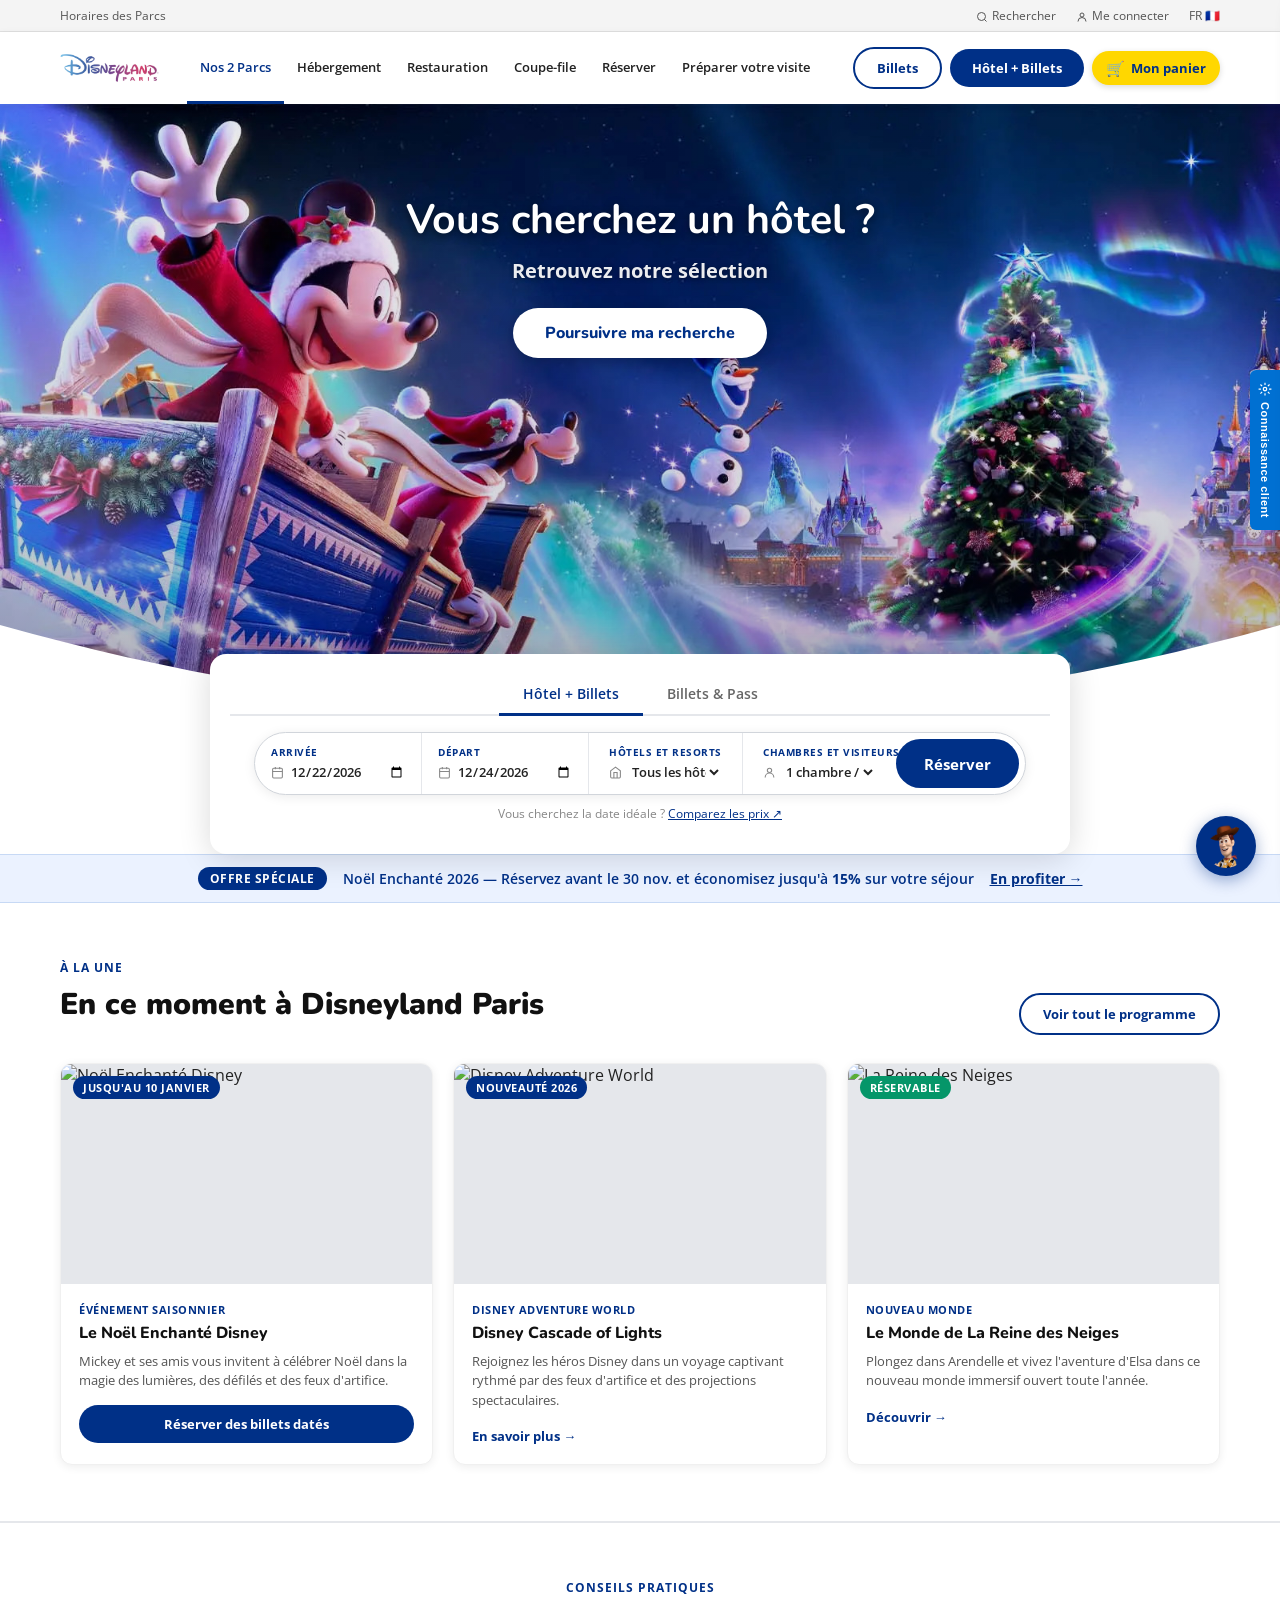
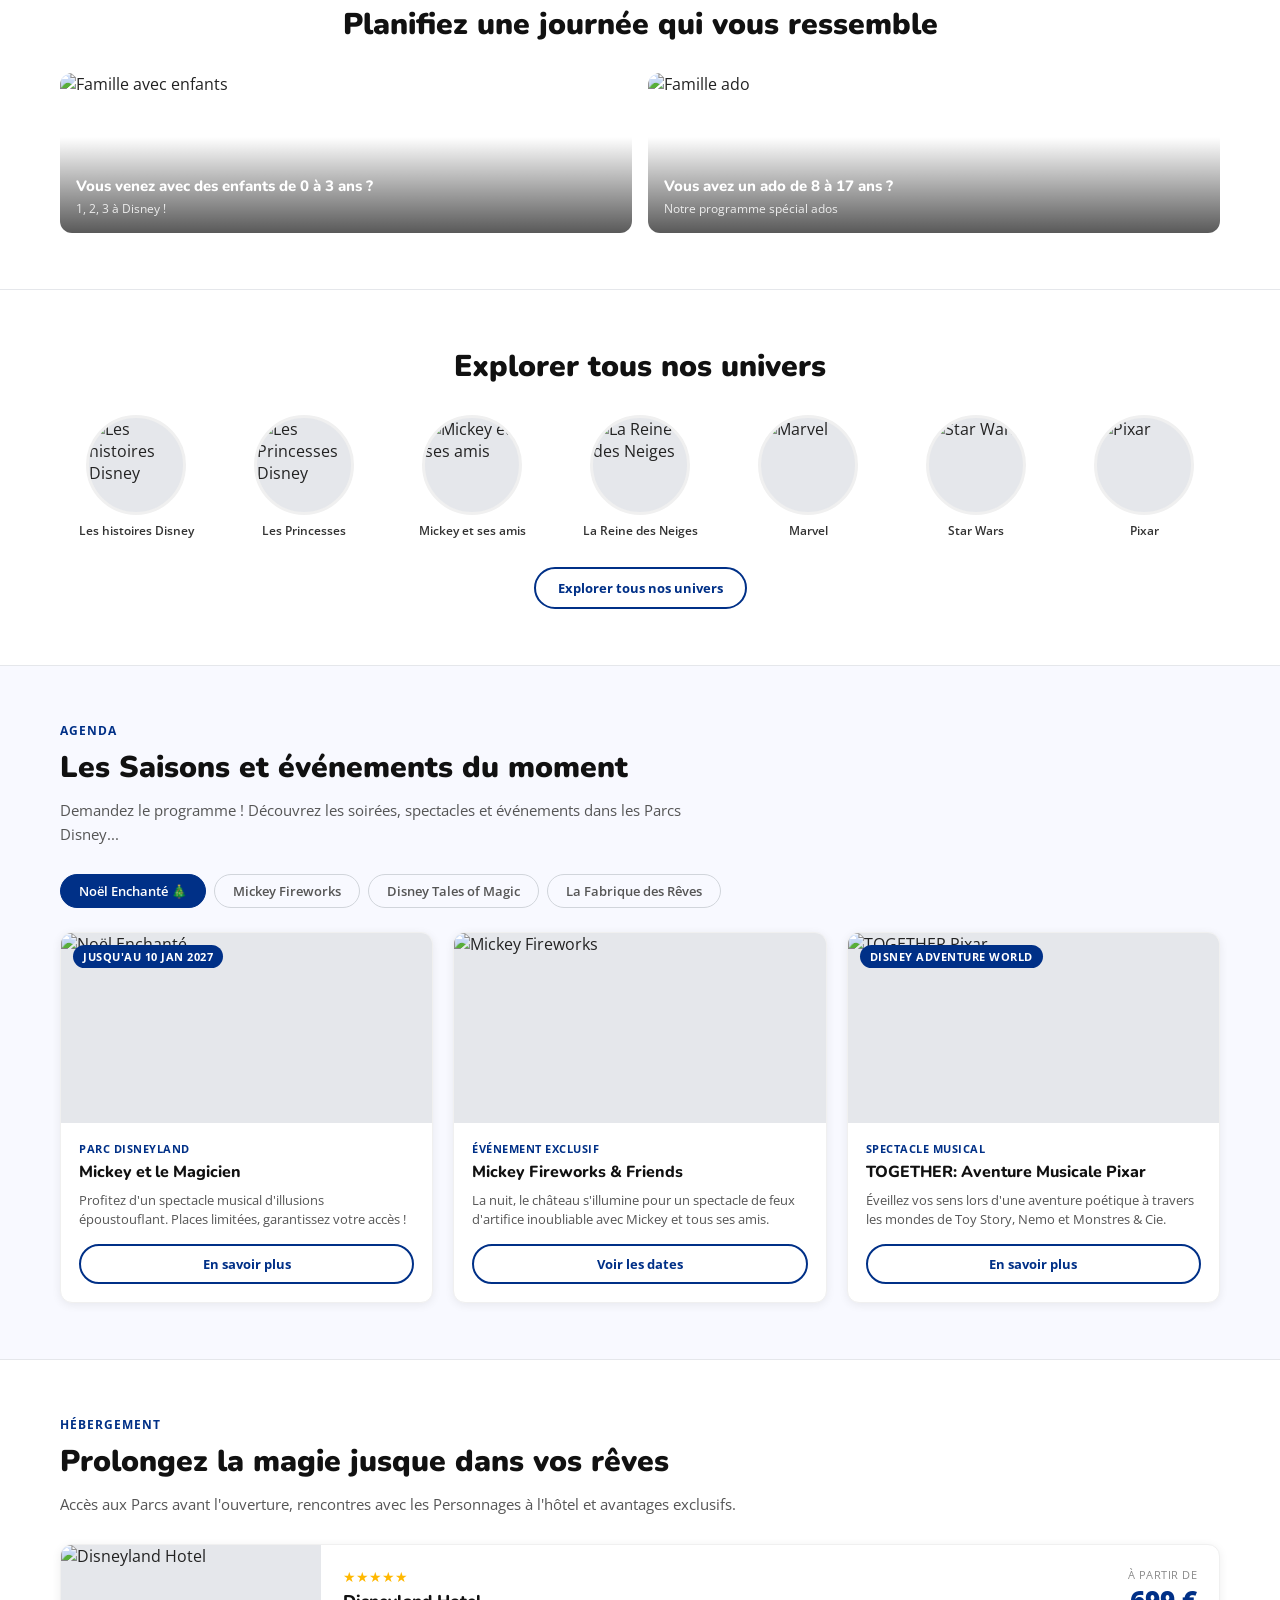
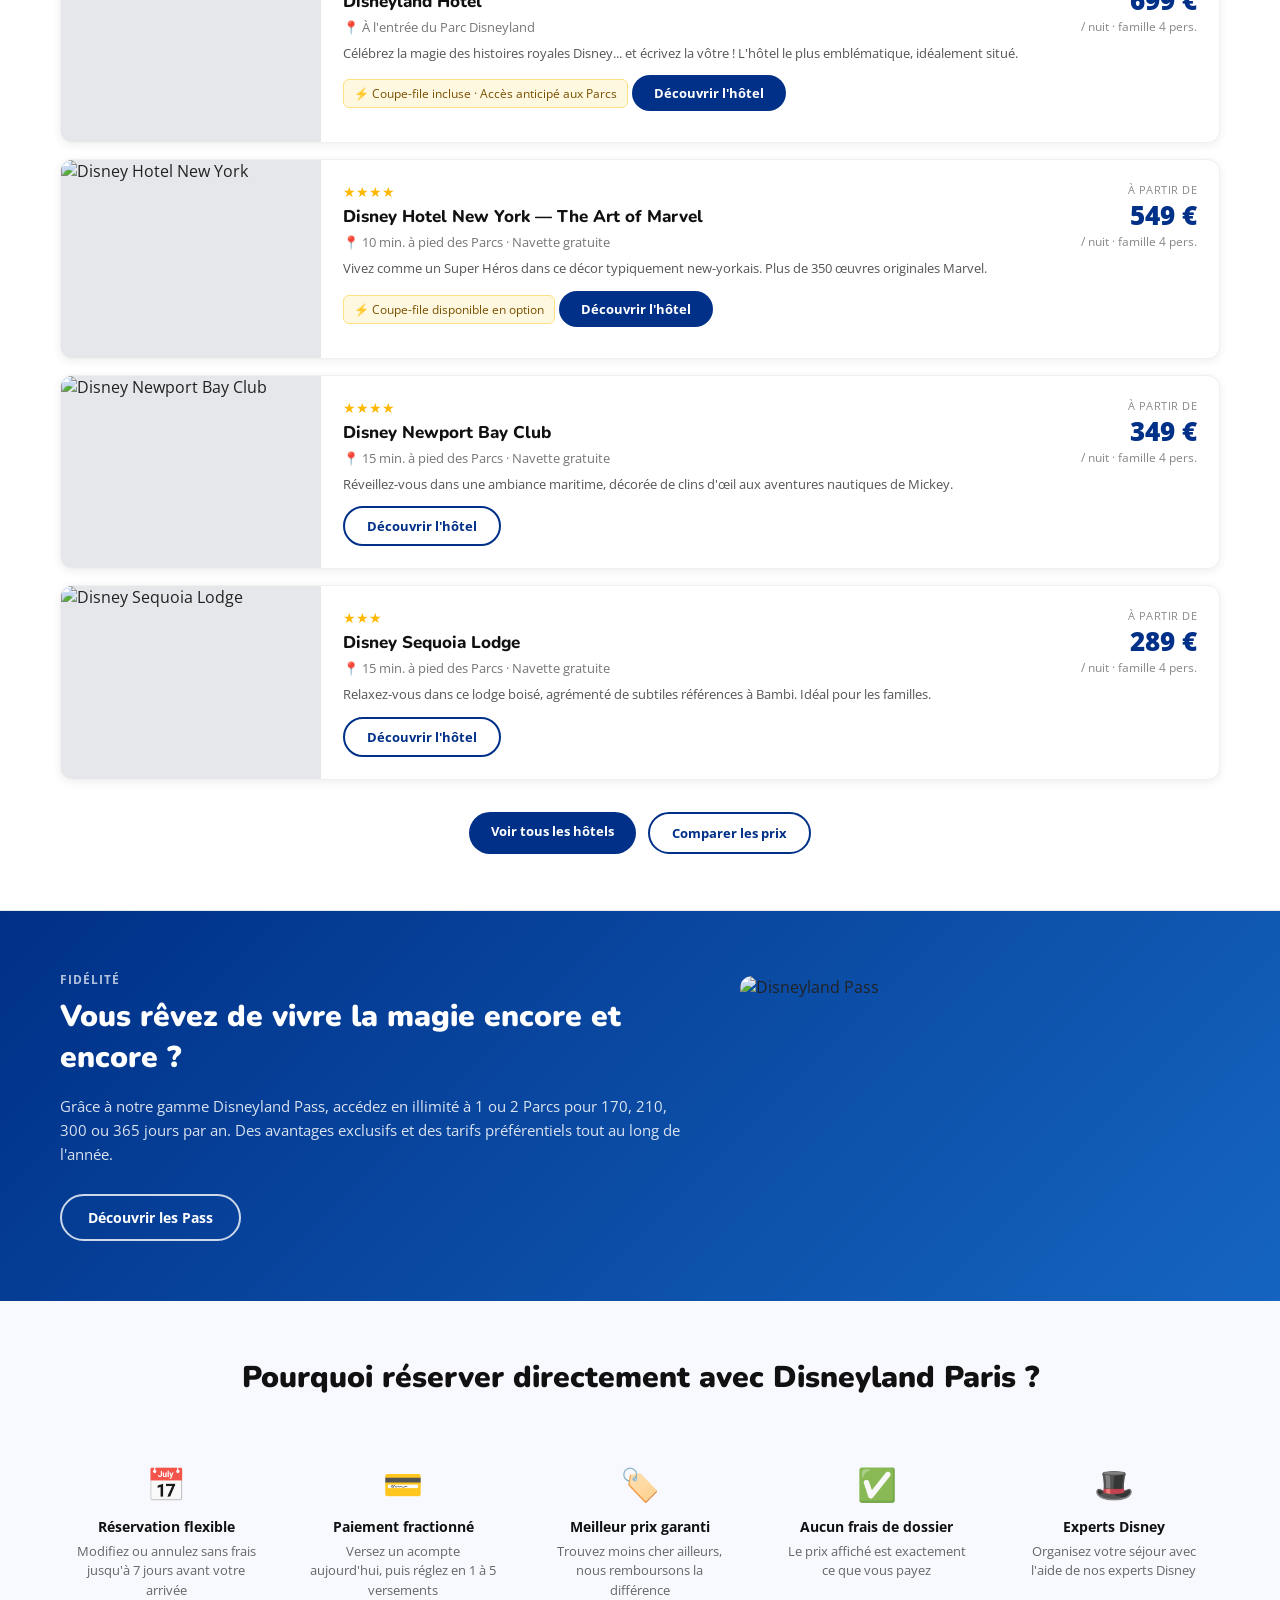
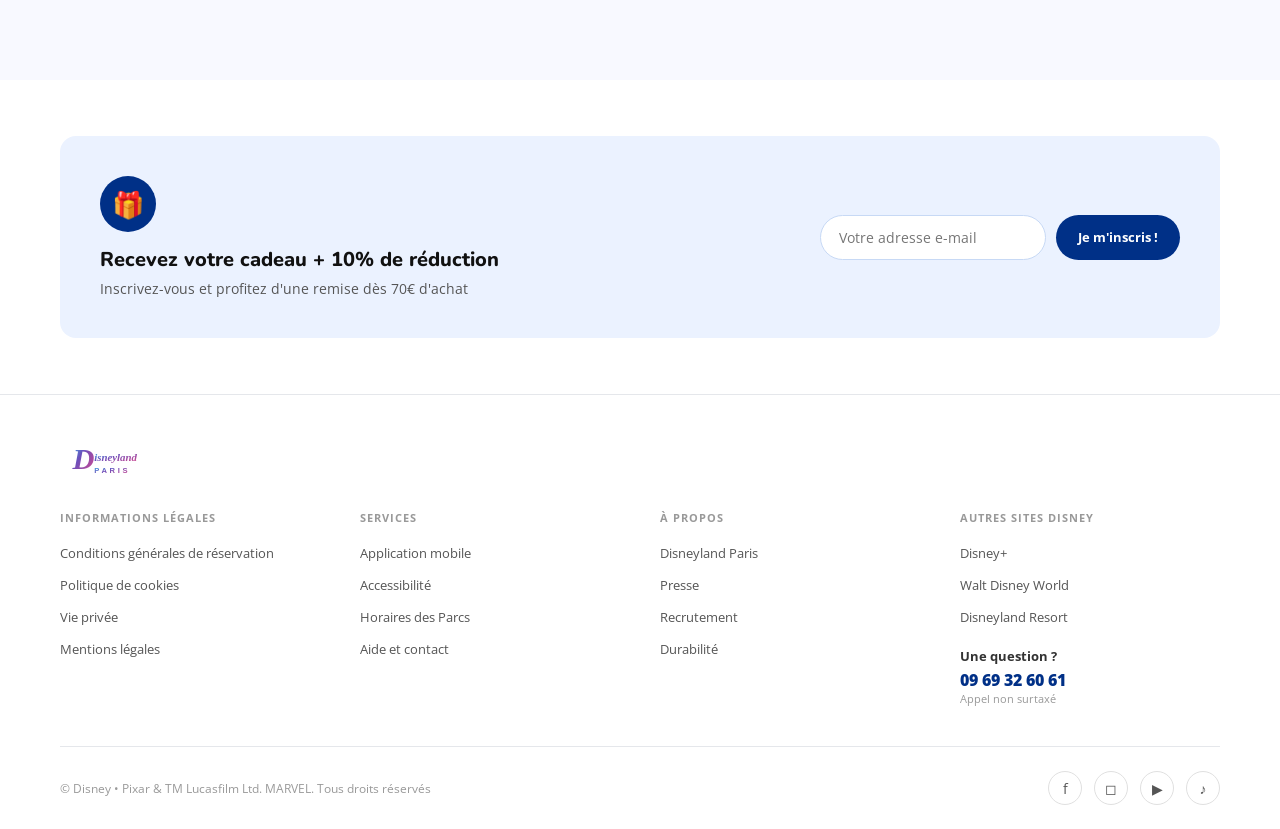
==== index.html @ d1ece009 "Initial commit - Disney SIC demo" ====
<!DOCTYPE html>
<html lang="fr">
<head>
  <meta charset="UTF-8">
  <meta name="viewport" content="width=device-width, initial-scale=1.0">
  <title>Disneyland Paris — Magie pour toute la famille</title>
  <link rel="stylesheet" href="styles.css">
  <link rel="preconnect" href="https://fonts.googleapis.com">
  <link rel="preconnect" href="https://fonts.gstatic.com" crossorigin>
  <link href="https://fonts.googleapis.com/css2?family=Nunito:wght@400;600;700;800;900&family=Open+Sans:wght@400;600;700&display=swap" rel="stylesheet">
  <style>
    /* ── RESET & BASE ── */
    *, *::before, *::after { box-sizing: border-box; margin: 0; padding: 0; }
    body { font-family: 'Open Sans', Arial, sans-serif; color: #222; background: #fff; }
    img { display: block; }
    a { text-decoration: none; color: inherit; }

    /* ── CONTAINER ── */
    .container { max-width: 1200px; margin: 0 auto; padding: 0 20px; }

    /* ── UTILITY BAR ── */
    .util-bar { background: #f4f4f4; border-bottom: 1px solid #e0e0e0; padding: 7px 0; font-size: 12px; color: #555; }
    .util-bar__inner { display: flex; justify-content: space-between; align-items: center; }
    .util-bar a { color: #555; transition: color .2s; }
    .util-bar a:hover { color: #003087; }
    .util-bar__right { display: flex; gap: 20px; align-items: center; }

    /* ── HEADER ── */
    .site-header { background: #fff; box-shadow: 0 2px 8px rgba(0,0,0,0.07); position: sticky; top: 0; z-index: 200; }
    .header-inner { display: flex; align-items: center; height: 72px; gap: 0; }

    /* Logo gradient officiel */
    .header-logo { flex-shrink: 0; margin-right: 28px; display: flex; align-items: center; }
    .header-logo img { height: 52px; width: auto; }

    .header-nav { display: flex; align-items: center; gap: 0; flex: 1; }
    .header-nav a { font-size: 13px; font-weight: 600; color: #222; padding: 0 13px; height: 72px; display: flex; align-items: center; border-bottom: 3px solid transparent; transition: all .2s; white-space: nowrap; }
    .header-nav a:hover { color: #003087; border-bottom-color: #003087; }
    .header-nav a.active { color: #003087; border-bottom-color: #003087; }
    .header-ctas { display: flex; gap: 8px; align-items: center; margin-left: auto; flex-shrink: 0; }

    /* BUTTONS — bleus arrondis style officiel */
    .btn-blue { background: #003087; color: #fff; border: none; border-radius: 24px; padding: 10px 22px; font-size: 13px; font-weight: 700; cursor: pointer; white-space: nowrap; transition: background .2s; display: inline-block; font-family: inherit; }
    .btn-blue:hover { background: #00247a; }
    .btn-blue-lg { background: #003087; color: #fff; border: none; border-radius: 24px; padding: 14px 30px; font-size: 15px; font-weight: 700; cursor: pointer; display: inline-block; transition: background .2s; font-family: inherit; }
    .btn-blue-lg:hover { background: #00247a; }
    .btn-blue-outline { background: transparent; color: #003087; border: 2px solid #003087; border-radius: 24px; padding: 10px 22px; font-size: 13px; font-weight: 700; cursor: pointer; white-space: nowrap; transition: all .2s; display: inline-block; font-family: inherit; }
    .btn-blue-outline:hover { background: #003087; color: #fff; }
    .btn-white-outline { background: transparent; color: #fff; border: 2px solid #fff; border-radius: 24px; padding: 12px 26px; font-size: 14px; font-weight: 700; cursor: pointer; transition: all .2s; display: inline-block; font-family: inherit; }
    .btn-white-outline:hover { background: rgba(255,255,255,0.15); }
    /* Garder compatibilité avec btn-primary dans le JS/autres pages */
    .btn-primary { background: #003087; color: #fff; border: none; border-radius: 24px; padding: 10px 22px; font-size: 13px; font-weight: 700; cursor: pointer; white-space: nowrap; transition: background .2s; display: inline-block; font-family: inherit; }
    .btn-primary:hover { background: #00247a; }
    .btn-primary-lg { background: #003087; color: #fff; border: none; border-radius: 24px; padding: 14px 30px; font-size: 15px; font-weight: 700; cursor: pointer; display: inline-block; transition: background .2s; font-family: inherit; }
    .btn-primary-lg:hover { background: #00247a; }

    /* ── HERO ── */
    .hero { position: relative; background: #fff; overflow: visible; display: block !important; width: 100%; min-height: 0 !important; }
    .hero__bg { position: relative; overflow: hidden; }
    .hero__bg img { width: 100%; height: 640px; object-fit: cover; object-position: center 25%; display: block; }
    /* Overlay léger pour assombrir légèrement sans masquer l'image */
    .hero__overlay { position: absolute; inset: 0; background: linear-gradient(to bottom, rgba(0,10,40,0.08) 0%, rgba(0,10,40,0.15) 60%, rgba(0,10,40,0.38) 100%); }
    /* Vague blanche en bas du hero — SVG clip similaire au site officiel */
    .hero__wave {
      position: absolute;
      bottom: -1px;
      left: 0;
      right: 0;
      width: 100%;
      overflow: hidden;
      line-height: 0;
    }
    .hero__wave svg { display: block; width: 100%; height: 140px; }
    /* Contenu hero : positionné en haut à gauche, petit bloc discret */
    .hero__content {
      position: absolute;
      top: 32px;
      left: 0;
      right: 0;
      z-index: 2;
    }
    .hero__text-block {
      padding: 0 40px;
      max-width: 700px;
      margin: 0 auto;
      text-align: center;
    }
    .hero__perso-tag { display: inline-flex; align-items: center; gap: 6px; background: rgba(255,215,0,0.2); border: 1px solid rgba(255,215,0,0.6); color: #FFD700; font-size: 11px; font-weight: 700; padding: 4px 12px; border-radius: 20px; margin-bottom: 10px; letter-spacing: 0.5px; text-transform: uppercase; }
    .hero__title { font-family: 'Nunito', sans-serif; font-size: clamp(28px, 3.2vw, 48px); font-weight: 700; color: #fff; line-height: 1.15; margin-bottom: 14px; text-shadow: 0 2px 8px rgba(0,0,0,0.55); }
    .hero__subtitle { font-size: 20px; font-weight: 700; color: rgba(255,255,255,0.92); margin-bottom: 24px; text-shadow: 0 1px 4px rgba(0,0,0,0.4); }
    .hero__btns { display: flex; gap: 10px; flex-wrap: wrap; justify-content: center; }
    .btn-hero { display: inline-block; background: #fff; color: #003087; font-family: 'Nunito', sans-serif; font-size: 16px; font-weight: 800; padding: 14px 32px; border-radius: 30px; text-decoration: none; box-shadow: 0 4px 16px rgba(0,0,0,0.25); transition: transform .15s, box-shadow .15s; }
    .btn-hero:hover { transform: translateY(-2px); box-shadow: 0 6px 20px rgba(0,0,0,0.3); }

    /* ── BOOKING SECTION — flottant sur le hero ── */
    .booking-section { background: transparent; padding: 0; position: relative; z-index: 10; margin-top: -90px; }
    .booking-wrap {
      max-width: 860px;
      margin: 0 auto;
      padding: 0 20px 32px;
      background: #fff;
      border-radius: 16px;
      box-shadow: 0 4px 32px rgba(0,0,0,0.15);
    }

    /* Onglets booking — centrés */
    .booking-tabs { display: flex; justify-content: center; border-bottom: 2px solid #e5e7eb; margin-bottom: 16px; padding-top: 20px; }
    .booking-tab { background: transparent; border: none; color: #666; font-size: 14px; font-weight: 600; padding: 10px 24px; cursor: pointer; border-bottom: 3px solid transparent; margin-bottom: -2px; font-family: inherit; transition: all .2s; display: flex; align-items: center; gap: 6px; }
    .booking-tab.active { color: #003087; border-bottom-color: #003087; }
    .booking-tab:hover:not(.active) { color: #003087; }

    /* Formulaire booking — 1 ligne compacte */
    .booking-form {
      display: flex;
      align-items: stretch;
      background: #fff;
      border: 1.5px solid #d1d5db;
      border-radius: 50px;
      overflow: hidden;
      padding: 0;
      gap: 0;
      box-shadow: 0 2px 12px rgba(0,0,0,0.08);
    }
    /* Champ "Sélectionnez vos dates" (groupe dates) */
    .booking-field-group {
      display: flex;
      flex: 1.4;
      border-right: 1.5px solid #e5e7eb;
      position: relative;
    }
    .booking-field {
      flex: 1;
      padding: 12px 16px;
      border-right: 1px solid #e5e7eb;
      display: flex;
      flex-direction: column;
      justify-content: center;
      min-width: 0;
    }
    .booking-field:last-child { border-right: none; }
    .booking-field--single {
      flex: 1;
      padding: 12px 20px;
      border-right: 1.5px solid #e5e7eb;
      display: flex;
      flex-direction: column;
      justify-content: center;
      min-width: 0;
    }
    .booking-field--last {
      flex: 1;
      padding: 12px 20px;
      display: flex;
      flex-direction: column;
      justify-content: center;
      min-width: 0;
    }
    .booking-label {
      display: block;
      font-size: 10px;
      font-weight: 700;
      color: #003087;
      text-transform: uppercase;
      letter-spacing: 0.5px;
      margin-bottom: 3px;
      white-space: nowrap;
    }
    .booking-input {
      display: flex;
      align-items: center;
      gap: 6px;
      color: #222;
      font-size: 13px;
      font-weight: 600;
    }
    .booking-input svg { color: #888; flex-shrink: 0; }
    .booking-submit {
      background: #003087;
      color: #fff;
      border: none;
      border-radius: 50px;
      padding: 14px 28px;
      font-size: 15px;
      font-weight: 700;
      cursor: pointer;
      margin: 6px 6px 6px 0;
      white-space: nowrap;
      transition: background .2s;
      font-family: inherit;
      flex-shrink: 0;
    }
    .booking-submit:hover { background: #00247a; }
    .booking-hint { color: #888; font-size: 12px; padding: 10px 4px 0; text-align: center; }
    .booking-hint a { color: #003087; text-decoration: underline; }
    .booking-form-wrap { padding: 0 24px; }

    /* ── PROMO BANNER ── */
    .promo-banner { background: #EBF2FF; border-top: 1px solid #c7d9f5; border-bottom: 1px solid #c7d9f5; padding: 12px 0; }
    .promo-banner__inner { display: flex; align-items: center; justify-content: center; gap: 16px; flex-wrap: wrap; }
    .promo-banner__badge { background: #003087; color: #fff; font-size: 12px; font-weight: 700; padding: 3px 12px; border-radius: 12px; text-transform: uppercase; letter-spacing: 0.5px; }
    .promo-banner__text { color: #003087; font-size: 14px; font-weight: 600; }
    .promo-banner__cta { color: #003087; font-size: 14px; font-weight: 700; text-decoration: underline; }

    /* ── SECTION TITLES ── */
    .section-pad { padding: 56px 0; }
    .section-pad--sm { padding: 40px 0; }
    .sec-eyebrow { font-size: 12px; font-weight: 700; color: #003087; text-transform: uppercase; letter-spacing: 1px; margin-bottom: 8px; }
    .sec-title { font-family: 'Nunito', sans-serif; font-size: clamp(20px, 2.5vw, 30px); font-weight: 900; color: #111; margin-bottom: 10px; }
    .sec-title--white { color: #fff; }
    .sec-body { font-size: 15px; color: #555; line-height: 1.6; max-width: 680px; }
    .sec-body--white { color: rgba(255,255,255,0.85); }
    .sec-header { margin-bottom: 28px; }
    .sec-header--between { display: flex; justify-content: space-between; align-items: flex-end; }

    /* Section divider léger */
    .sec-divider { border: none; border-top: 1px solid #e5e7eb; margin: 0; }

    /* ── CARDS ── */
    .cards-grid { display: grid; gap: 20px; }
    .cards-grid--3 { grid-template-columns: repeat(3, 1fr); }
    .cards-grid--2 { grid-template-columns: repeat(2, 1fr); }
    .cards-grid--4 { grid-template-columns: repeat(4, 1fr); }
    .card { background: #fff; border-radius: 12px; overflow: hidden; box-shadow: 0 2px 10px rgba(0,0,0,0.07); transition: transform .25s, box-shadow .25s; border: 1px solid #f0f0f0; }
    .card:hover { transform: translateY(-4px); box-shadow: 0 8px 28px rgba(0,0,0,0.12); }
    .card__img-wrap { position: relative; overflow: hidden; background: #e5e7eb; }
    .card__img-wrap--tall { height: 220px; }
    .card__img-wrap--mid { height: 190px; }
    .card__img-wrap--short { height: 150px; }
    .card__img { width: 100%; height: 100%; object-fit: cover; transition: transform .35s; }
    .card:hover .card__img { transform: scale(1.04); }
    .card__tag { position: absolute; top: 12px; left: 12px; background: #003087; color: #fff; font-size: 11px; font-weight: 700; padding: 4px 10px; border-radius: 12px; text-transform: uppercase; letter-spacing: 0.5px; }
    .card__tag--green { background: #059669; }
    .card__body { padding: 18px; }
    .card__cat { font-size: 11px; font-weight: 700; color: #003087; text-transform: uppercase; letter-spacing: 0.5px; margin-bottom: 6px; }
    .card__title { font-family: 'Nunito', sans-serif; font-size: 16px; font-weight: 800; color: #111; margin-bottom: 8px; line-height: 1.3; }
    .card__text { font-size: 13px; color: #555; line-height: 1.5; margin-bottom: 14px; }
    .card__upsell { background: #FFF8E1; border: 1px solid #FFE082; border-radius: 6px; padding: 7px 10px; font-size: 12px; color: #7a5000; display: flex; align-items: center; gap: 6px; margin-bottom: 14px; }
    .card__price { font-size: 20px; font-weight: 900; color: #003087; margin-bottom: 12px; }
    .card__price small { font-size: 12px; font-weight: 400; color: #777; }
    .card__link { color: #003087; font-size: 13px; font-weight: 700; display: inline-flex; align-items: center; gap: 4px; }
    .card__link:hover { text-decoration: underline; }

    /* ── HOTEL CARDS ── */
    .hotels-list { display: flex; flex-direction: column; gap: 16px; }
    .hotel-card { background: #fff; border-radius: 12px; overflow: hidden; box-shadow: 0 2px 10px rgba(0,0,0,0.07); display: flex; transition: box-shadow .25s; border: 1px solid #f0f0f0; }
    .hotel-card:hover { box-shadow: 0 6px 24px rgba(0,0,0,0.12); }
    .hotel-card__img { width: 260px; flex-shrink: 0; overflow: hidden; background: #e5e7eb; }
    .hotel-card__img img { width: 100%; height: 100%; object-fit: cover; transition: transform .35s; }
    .hotel-card:hover .hotel-card__img img { transform: scale(1.04); }
    .hotel-card__body { flex: 1; padding: 22px; display: flex; gap: 20px; align-items: flex-start; }
    .hotel-card__info { flex: 1; }
    .hotel-card__stars { color: #FFB800; font-size: 14px; margin-bottom: 4px; }
    .hotel-card__title { font-family: 'Nunito', sans-serif; font-size: 17px; font-weight: 800; color: #111; margin-bottom: 5px; }
    .hotel-card__location { font-size: 13px; color: #777; margin-bottom: 8px; }
    .hotel-card__text { font-size: 13px; color: #555; line-height: 1.5; margin-bottom: 12px; }
    .hotel-card__badge { display: inline-flex; align-items: center; gap: 6px; background: #FFF8E1; border: 1px solid #FFE082; border-radius: 6px; padding: 5px 10px; font-size: 12px; color: #7a5000; margin-bottom: 12px; }
    .hotel-card__pricing { text-align: right; flex-shrink: 0; min-width: 130px; }
    .hotel-card__from { font-size: 11px; color: #888; text-transform: uppercase; letter-spacing: 0.5px; }
    .hotel-card__price { font-size: 26px; font-weight: 900; color: #003087; }
    .hotel-card__per { font-size: 12px; color: #888; margin-bottom: 12px; }

    /* ── UNIVERS CIRCLES ── */
    .univers-grid { display: grid; grid-template-columns: repeat(7, 1fr); gap: 16px; }
    .univ-item { display: flex; flex-direction: column; align-items: center; gap: 8px; cursor: pointer; }
    .univ-item:hover .univ-circle { transform: scale(1.06); box-shadow: 0 4px 16px rgba(0,48,135,0.2); }
    .univ-circle { width: 100px; height: 100px; border-radius: 50%; overflow: hidden; background: #e5e7eb; transition: transform .25s, box-shadow .25s; border: 3px solid #f0f0f0; }
    .univ-circle img { width: 100%; height: 100%; object-fit: cover; }
    .univ-label { font-size: 12px; font-weight: 600; color: #333; text-align: center; line-height: 1.3; }

    /* ── SEASONS TABS ── */
    .seasons-tabs { display: flex; gap: 8px; margin-bottom: 24px; flex-wrap: wrap; }
    .season-tab { border: 1.5px solid #d1d5db; border-radius: 24px; padding: 7px 18px; font-size: 13px; font-weight: 600; color: #555; cursor: pointer; background: transparent; transition: all .2s; font-family: inherit; }
    .season-tab.active { background: #003087; color: #fff; border-color: #003087; }
    .season-tab:hover:not(.active) { border-color: #003087; color: #003087; }

    /* ── DISNEYLAND PASS BANNER ── */
    .pass-banner { background: linear-gradient(135deg, #003087 0%, #1565C0 100%); padding: 60px 0; }
    .pass-banner__inner { display: flex; align-items: center; gap: 48px; }
    .pass-banner__img { flex: 1; border-radius: 12px; overflow: hidden; max-width: 480px; }
    .pass-banner__img img { width: 100%; height: 260px; object-fit: cover; }

    /* ── REASSURANCE (fond blanc) ── */
    .reassurance-grid { display: grid; grid-template-columns: repeat(5, 1fr); gap: 24px; }
    .reassurance-item { text-align: center; padding: 24px 12px; }
    .reassurance-icon { font-size: 32px; margin-bottom: 12px; }
    .reassurance-title { font-size: 14px; font-weight: 700; color: #111; margin-bottom: 6px; }
    .reassurance-text { font-size: 13px; color: #666; line-height: 1.5; }

    /* ── PERSO SECTION ── */
    .section-perso { background: linear-gradient(135deg, #003087 0%, #1565C0 100%); }
    .perso-pill { display: inline-flex; align-items: center; gap: 6px; background: rgba(255,215,0,0.2); border: 1px solid rgba(255,215,0,0.5); color: #FFD700; font-size: 11px; font-weight: 700; padding: 4px 12px; border-radius: 20px; margin-bottom: 12px; text-transform: uppercase; letter-spacing: 0.5px; }

    /* ── NEWSLETTER ── */
    .newsletter-block { background: #EBF2FF; border-radius: 16px; padding: 40px; display: flex; align-items: center; justify-content: space-between; gap: 32px; }
    .newsletter-block__badge { display: inline-flex; align-items: center; justify-content: center; width: 56px; height: 56px; background: #003087; border-radius: 50%; font-size: 26px; margin-bottom: 14px; }
    .newsletter-block__title { font-family: 'Nunito', sans-serif; font-size: 20px; font-weight: 800; color: #111; margin-bottom: 6px; }
    .newsletter-block__text { font-size: 14px; color: #555; }
    .newsletter-block__form { display: flex; gap: 10px; min-width: 360px; }
    .newsletter-input { flex: 1; border: 1.5px solid #c7d9f5; border-radius: 24px; padding: 12px 18px; font-size: 14px; font-family: inherit; background: #fff; }
    .newsletter-input:focus { outline: none; border-color: #003087; }

    /* ── FOOTER (blanc) ── */
    .footer { background: #fff; border-top: 1px solid #e5e7eb; color: #555; padding: 48px 0 24px; }
    .footer-top { display: flex; gap: 40px; margin-bottom: 40px; }
    .footer-col { flex: 1; }
    .footer-col-title { font-size: 11px; font-weight: 700; color: #999; text-transform: uppercase; letter-spacing: 1px; margin-bottom: 16px; }
    .footer-links { list-style: none; display: flex; flex-direction: column; gap: 10px; }
    .footer-links a { font-size: 13px; color: #555; transition: color .2s; }
    .footer-links a:hover { color: #003087; }
    .footer-divider { border: none; border-top: 1px solid #e5e7eb; margin: 0 0 24px; }
    .footer-bottom { display: flex; justify-content: space-between; align-items: center; }
    .footer-copyright { font-size: 12px; color: #999; }
    .footer-social { display: flex; gap: 12px; }
    .footer-social a { width: 34px; height: 34px; border-radius: 50%; border: 1px solid #e0e0e0; display: flex; align-items: center; justify-content: center; color: #555; font-size: 14px; transition: all .2s; }
    .footer-social a:hover { background: #003087; color: #fff; border-color: #003087; }
    .footer-logo-bottom { margin-bottom: 24px; }
    .footer-logo-bottom img { height: 40px; width: auto; }

    /* ── DC PANEL ── */
    .dc-panel { position: fixed; top: 0; right: -340px; width: 320px; height: 100vh; background: #0f172a; color: #e2e8f0; z-index: 1000; overflow-y: auto; transition: right .35s cubic-bezier(.4,0,.2,1); box-shadow: -4px 0 20px rgba(0,0,0,0.3); }
    .dc-panel.open { right: 0; }
    .dc-panel__header { background: #1e293b; padding: 16px; display: flex; align-items: center; justify-content: space-between; border-bottom: 1px solid #334155; position: sticky; top: 0; z-index: 1; }
    .dc-panel__logo { display: flex; align-items: center; gap: 8px; }
    .dc-panel__logo-mark { width: 28px; height: 28px; background: linear-gradient(135deg, #0070D2, #1589EE); border-radius: 6px; display: flex; align-items: center; justify-content: center; color: #fff; font-size: 14px; font-weight: 900; }
    .dc-panel__logo-text { font-size: 13px; font-weight: 700; color: #94a3b8; }
    .dc-panel__logo-title { font-size: 11px; color: #64748b; }
    .dc-panel__close { background: none; border: none; color: #64748b; cursor: pointer; font-size: 18px; padding: 4px; }
    .dc-panel__close:hover { color: #e2e8f0; }
    .dc-body { padding: 16px; }
    .dc-status { display: flex; align-items: center; gap: 8px; background: #1e293b; border-radius: 6px; padding: 10px 14px; margin-bottom: 16px; }
    .dc-status__dot { width: 8px; height: 8px; border-radius: 50%; background: #64748b; flex-shrink: 0; }
    .dc-status__dot--live { background: #10b981; box-shadow: 0 0 6px #10b981; animation: pulse-dot 1.5s infinite; }
    .dc-status__label { font-size: 13px; font-weight: 600; color: #e2e8f0; }
    @keyframes pulse-dot { 0%,100% { opacity: 1; } 50% { opacity: .5; } }
    .dc-section { margin-bottom: 20px; }
    .dc-section-title { font-size: 10px; font-weight: 700; color: #64748b; text-transform: uppercase; letter-spacing: 1px; margin-bottom: 10px; }
    .dc-field { display: flex; justify-content: space-between; align-items: center; padding: 8px 0; border-bottom: 1px solid #1e293b; gap: 8px; }
    .dc-field:last-child { border-bottom: none; }
    .dc-field__key { font-size: 12px; color: #94a3b8; flex-shrink: 0; }
    .dc-field__val { font-size: 12px; font-weight: 600; color: #e2e8f0; text-align: right; }
    .dc-badge { display: inline-block; font-size: 11px; font-weight: 700; padding: 3px 8px; border-radius: 10px; }
    .dc-badge--blue { background: rgba(59,130,246,0.2); color: #93c5fd; }
    .dc-badge--green { background: rgba(16,185,129,0.2); color: #6ee7b7; }
    .dc-badge--orange { background: rgba(245,158,11,0.2); color: #fcd34d; }
    .dc-badge--grey { background: rgba(100,116,139,0.2); color: #94a3b8; }
    .dc-signal-list { display: flex; flex-direction: column; gap: 6px; }
    .dc-signal { font-size: 11px; padding: 6px 10px; background: #1e293b; border-radius: 4px; color: #94a3b8; border-left: 3px solid #3b82f6; }
    .dc-reconciliation { background: rgba(16,185,129,0.1); border: 1px solid rgba(16,185,129,0.3); border-radius: 6px; padding: 12px; margin-bottom: 16px; display: none; }
    .dc-reconciliation.visible { display: block; }
    .dc-reconciliation__title { font-size: 12px; font-weight: 700; color: #6ee7b7; margin-bottom: 8px; }
    .dc-reconciliation__arrow { display: flex; align-items: center; gap: 8px; font-size: 12px; color: #94a3b8; flex-wrap: wrap; }

    /* ── DC TOGGLE ── */
    .dc-toggle { position: fixed; top: 50%; right: 0; transform: translateY(-50%); background: #0070D2; color: #fff; border: none; border-radius: 6px 0 0 6px; padding: 12px 8px; cursor: pointer; z-index: 999; writing-mode: vertical-rl; font-size: 11px; font-weight: 700; letter-spacing: 0.5px; display: flex; align-items: center; gap: 6px; transition: background .2s; }
    .dc-toggle:hover { background: #005fb2; }

    /* ── CHAT WIDGET ── */
    .chat-widget { position: fixed; bottom: 24px; right: 24px; z-index: 998; }
    .chat-trigger { width: 60px; height: 60px; border-radius: 50%; background: #003087; border: none; cursor: pointer; display: flex; align-items: center; justify-content: center; font-size: 26px; box-shadow: 0 4px 16px rgba(0,48,135,0.4); transition: transform .2s, box-shadow .2s; position: relative; }
    .chat-trigger:hover { transform: scale(1.08); box-shadow: 0 6px 22px rgba(0,48,135,0.5); }
    .chat-badge { display: none; }
    .chat-bubble { position: absolute; bottom: 68px; right: 0; background: #fff; color: #003087; font-size: 12px; font-weight: 700; padding: 8px 12px; border-radius: 12px 12px 2px 12px; box-shadow: 0 4px 16px rgba(0,0,0,0.18); white-space: nowrap; pointer-events: none; border: 1.5px solid #e5e7eb; }
    .chat-bubble::after { content: ''; position: absolute; bottom: -8px; right: 14px; border: 6px solid transparent; border-top-color: #fff; filter: drop-shadow(0 2px 2px rgba(0,0,0,0.1)); }
    .chat-window { position: absolute; bottom: 72px; right: 0; width: 360px; background: #fff; border-radius: 16px; box-shadow: 0 8px 32px rgba(0,0,0,0.18); overflow: hidden; display: none; }
    .chat-window.open { display: flex; flex-direction: column; }
    .chat-header { background: #003087; padding: 14px 16px; display: flex; align-items: center; gap: 10px; }
    .chat-header__avatar { width: 36px; height: 36px; background: rgba(255,255,255,0.15); border-radius: 50%; display: flex; align-items: center; justify-content: center; font-size: 20px; flex-shrink: 0; }
    .chat-header__name { font-size: 14px; font-weight: 700; color: #fff; }
    .chat-header__status { font-size: 11px; color: rgba(255,255,255,0.7); display: flex; align-items: center; gap: 4px; }
    .chat-header__status::before { content: ''; display: inline-block; width: 7px; height: 7px; background: #4ade80; border-radius: 50%; }
    .chat-header__close { margin-left: auto; background: none; border: none; color: rgba(255,255,255,0.7); cursor: pointer; font-size: 18px; padding: 2px; }
    .chat-header__close:hover { color: #fff; }
    .chat-messages { padding: 16px; flex: 1; overflow-y: auto; max-height: 340px; display: flex; flex-direction: column; gap: 12px; background: #f9fafb; }
    .chat-msg { max-width: 88%; }
    .chat-msg--bot { align-self: flex-start; }
    .chat-msg--user { align-self: flex-end; }
    .chat-msg__bubble { padding: 10px 14px; border-radius: 12px; font-size: 14px; line-height: 1.5; }
    .chat-msg--bot .chat-msg__bubble { background: #fff; color: #222; border: 1px solid #e5e7eb; border-bottom-left-radius: 2px; }
    .chat-msg--user .chat-msg__bubble { background: #003087; color: #fff; border-bottom-right-radius: 2px; }
    .chat-followups { display: flex; flex-wrap: wrap; gap: 6px; margin-top: 4px; }
    .chat-followup { border: 1.5px solid #003087; border-radius: 16px; background: transparent; color: #003087; font-size: 12px; font-weight: 600; padding: 5px 12px; cursor: pointer; transition: all .2s; font-family: inherit; }
    .chat-followup:hover { background: #003087; color: #fff; }
    .chat-card { background: #fff; border: 1px solid #e5e7eb; border-radius: 10px; overflow: hidden; margin-top: 6px; max-width: 280px; }
    .chat-card__img { height: 100px; background: #e5e7eb; overflow: hidden; }
    .chat-card__img img { width: 100%; height: 100%; object-fit: cover; }
    .chat-card__body { padding: 10px 12px; }
    .chat-card__tag { font-size: 10px; font-weight: 700; color: #003087; text-transform: uppercase; letter-spacing: 0.5px; margin-bottom: 4px; }
    .chat-card__title { font-size: 13px; font-weight: 700; color: #111; margin-bottom: 4px; }
    .chat-card__price { font-size: 12px; color: #003087; font-weight: 700; margin-bottom: 8px; }
    .chat-card__cta { display: block; text-align: center; background: #003087; color: #fff; font-size: 12px; font-weight: 700; padding: 7px; border-radius: 8px; }
    .chat-input-area { display: flex; border-top: 1px solid #e5e7eb; }
    .chat-input { flex: 1; border: none; padding: 12px 14px; font-size: 14px; font-family: inherit; outline: none; }
    .chat-send { background: #003087; border: none; color: #fff; padding: 12px 16px; cursor: pointer; transition: background .2s; }
    .chat-send:hover { background: #00247a; }
    .chat-disclaimer { font-size: 11px; color: #9ca3af; text-align: center; padding: 8px; border-top: 1px solid #f3f4f6; background: #fafafa; }
    .whatsapp-opt { background: #e7f7ee; border: 1px solid #a7f3d0; border-radius: 8px; padding: 12px; display: flex; flex-direction: column; gap: 8px; }
    .whatsapp-opt__text { font-size: 13px; color: #065f46; display: flex; align-items: center; gap: 8px; }
    .whatsapp-opt__btns { display: flex; gap: 8px; }
    .whatsapp-btn-yes { background: #25D366; color: #fff; border: none; border-radius: 4px; padding: 7px 16px; font-size: 12px; font-weight: 700; cursor: pointer; font-family: inherit; }
    .whatsapp-btn-no { background: transparent; color: #4b5563; border: 1px solid #d1d5db; border-radius: 4px; padding: 7px 14px; font-size: 12px; cursor: pointer; font-family: inherit; }

    /* ── RECONCILIATION TOAST ── */
    .recon-toast { position: fixed; top: 80px; left: 50%; transform: translateX(-50%) translateY(-20px); background: #003087; color: #fff; border-radius: 10px; padding: 14px 24px; display: none; align-items: center; gap: 12px; box-shadow: 0 4px 20px rgba(0,0,0,0.2); z-index: 990; min-width: 320px; }
    .recon-toast.show { display: flex; animation: slideDown .4s ease forwards; }
    @keyframes slideDown { from { opacity: 0; transform: translateX(-50%) translateY(-20px); } to { opacity: 1; transform: translateX(-50%) translateY(0); } }
    .recon-toast__icon { font-size: 22px; flex-shrink: 0; }
    .recon-toast__text strong { display: block; font-size: 14px; margin-bottom: 2px; }
    .recon-toast__text span { font-size: 12px; color: rgba(255,255,255,0.75); }

    /* ── EXIT INTENT MODAL ── */
    .modal-overlay { position: fixed; inset: 0; background: rgba(0,0,0,0.5); z-index: 1100; display: none; align-items: center; justify-content: center; }
    .modal-overlay.open { display: flex; }
    .modal { background: #fff; border-radius: 16px; padding: 40px; max-width: 440px; width: 90%; position: relative; text-align: center; }
    .modal__close { position: absolute; top: 14px; right: 14px; background: none; border: none; font-size: 20px; color: #9ca3af; cursor: pointer; }
    .modal__logo { height: 56px; width: auto; margin-bottom: 16px; display: block; margin-left: auto; margin-right: auto; }
    .modal__title { font-family: 'Nunito', sans-serif; font-size: 22px; font-weight: 900; color: #111; margin-bottom: 8px; }
    .modal__text { font-size: 15px; color: #555; margin-bottom: 20px; }
    .modal__offer { display: flex; align-items: center; justify-content: center; gap: 14px; background: #003087; border-radius: 10px; padding: 14px 20px; margin-bottom: 24px; }
    .modal__offer-badge { background: #FFD700; color: #003087; font-size: 22px; font-weight: 900; padding: 6px 16px; border-radius: 8px; white-space: nowrap; }
    .modal__offer-text { font-size: 15px; font-weight: 600; color: #fff; }
    .modal__form { display: flex; flex-direction: column; gap: 12px; }
    .modal__input { border: 1.5px solid #d1d5db; border-radius: 24px; padding: 12px 18px; font-size: 14px; font-family: inherit; }
    .modal__input:focus { outline: none; border-color: #003087; }
    .modal__legal { font-size: 11px; color: #9ca3af; margin-top: 8px; }

    /* ── SECTION HIGHLIGHT ── */
    .section--highlight { box-shadow: 0 0 0 4px #FFD700, 0 0 30px rgba(255,215,0,0.3) !important; animation: glowPulse 1.8s ease-in-out; border-radius: 12px; }
    @keyframes glowPulse { 0% { box-shadow: 0 0 0 0 rgba(255,215,0,0.6); } 50% { box-shadow: 0 0 0 6px rgba(255,215,0,0.3), 0 0 30px rgba(255,215,0,0.4); } 100% { box-shadow: 0 0 0 4px #FFD700, 0 0 30px rgba(255,215,0,0.3); } }

    /* ── DC SIGNAL TOAST ── */
    .dc-signal-toast { animation: slideInRight .4s ease; border-left-color: #10b981 !important; }
    @keyframes slideInRight { from { opacity: 0; transform: translateX(20px); } to { opacity: 1; transform: translateX(0); } }

    /* ── MISC ── */
    .tag-new { background: #003087; color: #fff; font-size: 10px; font-weight: 700; padding: 2px 8px; border-radius: 10px; text-transform: uppercase; letter-spacing: 0.5px; vertical-align: middle; }
    .tag-incl { background: #059669; color: #fff; font-size: 10px; font-weight: 700; padding: 2px 8px; border-radius: 10px; text-transform: uppercase; letter-spacing: 0.5px; vertical-align: middle; }
    .divider { border: none; border-top: 1px solid #e5e7eb; margin: 0; }

    /* ── "PLANIFIEZ" SECTION ── */
    .planif-grid { display: grid; grid-template-columns: 1fr 1fr; gap: 16px; }
    .planif-card { border-radius: 12px; overflow: hidden; position: relative; cursor: pointer; }
    .planif-card img { width: 100%; height: 160px; object-fit: cover; display: block; }
    .planif-card__overlay { position: absolute; inset: 0; background: linear-gradient(to top, rgba(0,0,0,0.65) 0%, transparent 60%); }
    .planif-card__text { position: absolute; bottom: 16px; left: 16px; right: 16px; }
    .planif-card__title { color: #fff; font-family: 'Nunito', sans-serif; font-size: 15px; font-weight: 800; margin-bottom: 4px; }
    .planif-card__sub { color: rgba(255,255,255,0.85); font-size: 12px; }

    @media (max-width: 900px) {
      .cards-grid--3 { grid-template-columns: 1fr 1fr; }
      .cards-grid--4 { grid-template-columns: 1fr 1fr; }
      .univers-grid { grid-template-columns: repeat(4, 1fr); }
      .reassurance-grid { grid-template-columns: repeat(3, 1fr); }
      .hotel-card { flex-direction: column; }
      .hotel-card__img { width: 100%; height: 200px; }
      .booking-form { flex-direction: column; }
      .pass-banner__inner { flex-direction: column; }
      .planif-grid { grid-template-columns: 1fr; }
    }
  </style>
</head>
<body>

<!-- ===== DATA CLOUD PANEL ===== -->
<div id="dc-panel" class="dc-panel">
  <div class="dc-panel__header">
    <div class="dc-panel__logo">
      <div class="dc-panel__logo-mark">SF</div>
      <div>
        <div class="dc-panel__logo-text">Agentforce Marketing</div>
        <div class="dc-panel__logo-title">Data 360 — Profil temps réel</div>
      </div>
    </div>
    <button class="dc-panel__close" onclick="toggleDCPanel()">✕</button>
  </div>
  <div class="dc-body">
    <div class="dc-status" id="dc-status">
      <div class="dc-status__dot" id="dc-status-dot"></div>
      <span class="dc-status__label" id="dc-status-label">Visiteur anonyme</span>
    </div>

    <div class="dc-reconciliation" id="dc-reconciliation-section">
      <div class="dc-reconciliation__title">⚡ Réconciliation profil</div>
      <div class="dc-reconciliation__arrow">
        <span class="dc-badge dc-badge--grey">anon_8f3a2d91</span>
        <span style="color:#64748b;margin:0 4px;">→</span>
        <span class="dc-badge dc-badge--green" id="dc-known-id">sophie.martin@email.fr</span>
      </div>
    </div>

    <div class="dc-section">
      <div class="dc-section-title">Identité</div>
      <div class="dc-field">
        <span class="dc-field__key">ID Visiteur</span>
        <span class="dc-field__val" id="dc-visitor-id" style="font-family:monospace;font-size:11px;">anon_8f3a2d91</span>
      </div>
      <div class="dc-field" id="dc-field-name" style="display:none;">
        <span class="dc-field__key">Prénom</span>
        <span class="dc-field__val" id="dc-name">—</span>
      </div>
      <div class="dc-field" id="dc-field-email" style="display:none;">
        <span class="dc-field__key">Email</span>
        <span class="dc-field__val" id="dc-email" style="font-family:monospace;font-size:11px;">—</span>
      </div>
    </div>

    <div class="dc-section">
      <div class="dc-section-title">Segment &amp; Acquisition</div>
      <div class="dc-field">
        <span class="dc-field__key">Source</span>
        <span class="dc-field__val">Instagram Ads</span>
      </div>
      <div class="dc-field">
        <span class="dc-field__key">Segment actif</span>
        <span class="dc-field__val"><span class="dc-badge dc-badge--blue" id="dc-segment">Familles IDF — 47k</span></span>
      </div>
      <div class="dc-field" id="dc-field-propensity" style="display:none;">
        <span class="dc-field__key">Propension Pass Annuel</span>
        <span class="dc-field__val"><span class="dc-badge dc-badge--green">87 %</span></span>
      </div>
    </div>

    <div class="dc-section">
      <div class="dc-section-title">Comportement session</div>
      <div class="dc-field">
        <span class="dc-field__key">Page actuelle</span>
        <span class="dc-field__val" id="dc-page">Accueil</span>
      </div>
      <div class="dc-field">
        <span class="dc-field__key">Intérêt détecté</span>
        <span class="dc-field__val"><span class="dc-badge dc-badge--orange" id="dc-interest">Hébergement famille</span></span>
      </div>
      <div class="dc-field">
        <span class="dc-field__key">Durée session</span>
        <span class="dc-field__val" id="dc-duration">0:00</span>
      </div>
    </div>

    <div class="dc-section">
      <div class="dc-section-title">Signaux comportementaux</div>
      <div class="dc-signal-list" id="dc-signal-list">
        <div class="dc-signal">Arrivée depuis Instagram Ads · Lookalike famille</div>
      </div>
    </div>
  </div>
</div>

<!-- DC Toggle -->
<button class="dc-toggle" onclick="toggleDCPanel()">
  <svg width="14" height="14" viewBox="0 0 24 24" fill="none" stroke="currentColor" stroke-width="2"><circle cx="12" cy="12" r="3"/><path d="M12 1v4M12 19v4M4.22 4.22l2.83 2.83M16.95 16.95l2.83 2.83M1 12h4M19 12h4M4.22 19.78l2.83-2.83M16.95 7.05l2.83-2.83"/></svg>
  Connaissance client
</button>

<!-- ===== UTILITY BAR ===== -->
<div class="util-bar">
  <div class="container">
    <div class="util-bar__inner">
      <a href="#">Horaires des Parcs</a>
      <div class="util-bar__right">
        <a href="#">
          <svg width="12" height="12" viewBox="0 0 24 24" fill="none" stroke="currentColor" stroke-width="2" style="vertical-align:middle;margin-right:4px;"><circle cx="11" cy="11" r="8"/><path d="m21 21-4.35-4.35"/></svg>Rechercher
        </a>
        <a href="#" id="header-account-link">
          <svg width="12" height="12" viewBox="0 0 24 24" fill="none" stroke="currentColor" stroke-width="2" style="vertical-align:middle;margin-right:4px;"><circle cx="12" cy="8" r="4"/><path d="M20 21a8 8 0 1 0-16 0"/></svg><span id="header-account-label">Me connecter</span>
        </a>
        <a href="#">FR 🇫🇷</a>
      </div>
    </div>
  </div>
</div>

<!-- ===== HEADER ===== -->
<header class="site-header" id="site-header">
  <div class="container">
    <div class="header-inner">
      <a href="index.html" class="header-logo"><img src="assets/logo.jpg" height="52" alt="Disneyland Paris"></a>

      <nav class="header-nav">
        <a href="#" class="active">Nos 2 Parcs</a>
        <a href="hotels.html">Hébergement</a>
        <a href="#">Restauration</a>
        <a href="coupe-file.html">Coupe-file</a>
        <a href="#">Réserver</a>
        <a href="#">Préparer votre visite</a>
      </nav>
      <div class="header-ctas">
        <a href="#" class="btn-blue-outline">Billets</a>
        <a href="#" class="btn-blue">Hôtel + Billets</a>
        <a href="cart.html" class="btn-cart"><span class="btn-cart__icon">🛒</span> Mon panier</a>
      </div>
    </div>
  </div>
</header>

<!-- ===== HERO ===== -->
<section class="hero" id="hero">
  <div class="hero__bg">
    <img src="assets/hero-noel-default.jpg" alt="Noël Enchanté Disneyland Paris" id="hero-img" onerror="this.src='assets/hero-noel.jpg'">
    <div class="hero__overlay"></div>
    <div class="hero__wave">
      <svg viewBox="0 0 1440 140" xmlns="http://www.w3.org/2000/svg" preserveAspectRatio="none">
        <path d="M0,20 C480,140 960,140 1440,20 L1440,140 L0,140 Z" fill="#ffffff"/>
      </svg>
    </div>
  </div>
  <div class="hero__content">
    <div class="hero__text-block">
      <h1 class="hero__title" id="hero-title">Vous cherchez un hôtel&nbsp;?</h1>
      <p class="hero__subtitle" id="hero-subtitle">Retrouvez notre sélection</p>
      <div class="hero__btns" id="hero-btns-wrap">
        <a href="hotels.html" class="btn-hero">Poursuivre ma recherche</a>
      </div>
    </div>
  </div>
</section>

<!-- ===== BOOKING WIDGET (sous le hero, sur fond blanc) ===== -->
<div class="booking-section">
  <div class="booking-wrap" id="booking">
    <div class="booking-tabs">
      <button class="booking-tab active" onclick="switchTab('hotel')">Hôtel + Billets</button>
      <button class="booking-tab" onclick="switchTab('billets')">Billets &amp; Pass</button>
    </div>
    <div class="booking-form-wrap">
    <div class="booking-form">
      <!-- Groupe dates (Arrivée + Départ groupés) -->
      <div class="booking-field-group">
        <div class="booking-field">
          <span class="booking-label">Arrivée</span>
          <div class="booking-input">
            <svg width="13" height="13" viewBox="0 0 24 24" fill="none" stroke="currentColor" stroke-width="2"><rect x="3" y="4" width="18" height="18" rx="2"/><line x1="16" y1="2" x2="16" y2="6"/><line x1="8" y1="2" x2="8" y2="6"/><line x1="3" y1="10" x2="21" y2="10"/></svg>
            <input type="date" id="booking-date-start" value="2026-12-22" style="border:none;outline:none;font-size:13px;font-weight:600;color:#222;font-family:inherit;cursor:pointer;min-width:0;width:100%;background:transparent;">
          </div>
        </div>
        <div class="booking-field" style="border-right:none;">
          <span class="booking-label">Départ</span>
          <div class="booking-input">
            <svg width="13" height="13" viewBox="0 0 24 24" fill="none" stroke="currentColor" stroke-width="2"><rect x="3" y="4" width="18" height="18" rx="2"/><line x1="16" y1="2" x2="16" y2="6"/><line x1="8" y1="2" x2="8" y2="6"/><line x1="3" y1="10" x2="21" y2="10"/></svg>
            <input type="date" id="booking-date-end" value="2026-12-24" style="border:none;outline:none;font-size:13px;font-weight:600;color:#222;font-family:inherit;cursor:pointer;min-width:0;width:100%;background:transparent;">
          </div>
        </div>
      </div>
      <!-- Hôtels et Resorts -->
      <div class="booking-field--single">
        <span class="booking-label">Hôtels et Resorts</span>
        <div class="booking-input">
          <svg width="13" height="13" viewBox="0 0 24 24" fill="none" stroke="currentColor" stroke-width="2"><path d="M3 9l9-7 9 7v11a2 2 0 0 1-2 2H5a2 2 0 0 1-2-2z"/><polyline points="9 22 9 12 15 12 15 22"/></svg>
          <select id="booking-hotel-value" style="border:none;outline:none;font-size:13px;font-weight:600;color:#222;font-family:inherit;cursor:pointer;background:transparent;min-width:0;width:100%;">
            <option value="">Tous les hôtels</option>
            <option value="disneyland-hotel">Disneyland Hotel ★★★★★</option>
            <option value="marvel">Disney Hotel New York — Marvel ★★★★</option>
            <option value="sequoia">Disney's Sequoia Lodge ★★★★</option>
            <option value="newport">Disney Newport Bay Club ★★★★</option>
            <option value="cheyenne">Disney's Hotel Cheyenne ★★★</option>
            <option value="santa-fe">Disney's Hotel Santa Fe ★★★</option>
          </select>
        </div>
      </div>
      <!-- Chambres et visiteurs -->
      <div class="booking-field--last">
        <span class="booking-label">Chambres et visiteurs</span>
        <div class="booking-input">
          <svg width="13" height="13" viewBox="0 0 24 24" fill="none" stroke="currentColor" stroke-width="2"><circle cx="12" cy="8" r="4"/><path d="M20 21a8 8 0 1 0-16 0"/></svg>
          <select style="border:none;outline:none;font-size:13px;font-weight:600;color:#222;font-family:inherit;cursor:pointer;background:transparent;min-width:0;width:100%;">
            <option>1 chambre / 2 visiteurs</option>
            <option>1 chambre / 1 visiteur</option>
            <option>1 chambre / 3 visiteurs</option>
            <option>1 chambre / 4 visiteurs</option>
            <option>2 chambres / 4 visiteurs</option>
            <option>2 chambres / 6 visiteurs</option>
          </select>
        </div>
      </div>
      <button class="booking-submit">Réserver</button>
    </div>
    <p class="booking-hint">Vous cherchez la date idéale&nbsp;? <a href="#">Comparez les prix ↗</a></p>
    </div><!-- /booking-form-wrap -->
  </div>
</div>

<!-- ===== PROMO BANNER ===== -->
<div class="promo-banner">
  <div class="container">
    <div class="promo-banner__inner">
      <span class="promo-banner__badge">Offre spéciale</span>
      <span class="promo-banner__text">Noël Enchanté 2026 — Réservez avant le 30 nov. et économisez jusqu'à <strong>15%</strong> sur votre séjour</span>
      <a href="#" class="promo-banner__cta">En profiter →</a>
    </div>
  </div>
</div>

<!-- ===== EN CE MOMENT ===== -->
<section class="section-pad" id="en-ce-moment" style="background:#fff;">
  <div class="container">
    <div class="sec-header sec-header--between">
      <div>
        <p class="sec-eyebrow">À la une</p>
        <h2 class="sec-title">En ce moment à Disneyland Paris</h2>
      </div>
      <a href="#" class="btn-blue-outline" style="font-size:13px;">Voir tout le programme</a>
    </div>
    <div class="cards-grid cards-grid--3">

      <div class="card">
        <div class="card__img-wrap card__img-wrap--tall">
          <span class="card__tag">Jusqu'au 10 janvier</span>
          <img class="card__img" src="https://images.unsplash.com/photo-1513297887119-d46091b24bfa?w=600&q=80" alt="Noël Enchanté Disney">
        </div>
        <div class="card__body">
          <p class="card__cat">Événement saisonnier</p>
          <h3 class="card__title">Le Noël Enchanté Disney</h3>
          <p class="card__text">Mickey et ses amis vous invitent à célébrer Noël dans la magie des lumières, des défilés et des feux d'artifice.</p>
          <a href="#" class="btn-blue" style="display:block;text-align:center;padding:10px 0;">Réserver des billets datés</a>
        </div>
      </div>

      <div class="card">
        <div class="card__img-wrap card__img-wrap--tall">
          <span class="card__tag">Nouveauté 2026</span>
          <img class="card__img" src="https://images.unsplash.com/photo-1773892428007-7ede7e700568?w=600&q=80" alt="Disney Adventure World">
        </div>
        <div class="card__body">
          <p class="card__cat">Disney Adventure World</p>
          <h3 class="card__title">Disney Cascade of Lights</h3>
          <p class="card__text">Rejoignez les héros Disney dans un voyage captivant rythmé par des feux d'artifice et des projections spectaculaires.</p>
          <a href="#" class="card__link">En savoir plus →</a>
        </div>
      </div>

      <div class="card">
        <div class="card__img-wrap card__img-wrap--tall">
          <span class="card__tag card__tag--green">Réservable</span>
          <img class="card__img" src="https://images.unsplash.com/photo-1682636497342-038cd6c0fc13?w=600&q=80" alt="La Reine des Neiges">
        </div>
        <div class="card__body">
          <p class="card__cat">Nouveau monde</p>
          <h3 class="card__title">Le Monde de La Reine des Neiges</h3>
          <p class="card__text">Plongez dans Arendelle et vivez l'aventure d'Elsa dans ce nouveau monde immersif ouvert toute l'année.</p>
          <a href="#" class="card__link">Découvrir →</a>
        </div>
      </div>

    </div>
  </div>
</section>

<hr class="sec-divider">

<!-- ===== PERSONALIZED HOTEL RECOS ===== -->
<section class="section-pad section-perso" id="section-hotel-recos" style="display:none;">
  <div class="container">
    <div class="sec-header">
      <div class="perso-pill">
        <svg width="12" height="12" viewBox="0 0 24 24" fill="currentColor"><path d="M12 2l3.09 6.26L22 9.27l-5 4.87 1.18 6.88L12 17.77l-6.18 3.25L7 14.14 2 9.27l6.91-1.01L12 2z"/></svg>
        <span id="recos-pill-label">Cela pourrait vous intéresser</span>
      </div>
      <h2 class="sec-title sec-title--white" id="recos-title">Nos hébergements coup de cœur</h2>
      <p class="sec-body sec-body--white" id="recos-subtitle">Découvrez nos meilleures adresses pour un séjour inoubliable</p>
    </div>
    <div class="cards-grid cards-grid--3">

      <div class="card" style="position:relative;" id="reco-card-marvel">
        <div style="position:absolute;top:0;left:0;background:#FFD700;color:#003087;font-size:11px;font-weight:700;padding:5px 14px;z-index:1;border-radius:0 0 8px 0;">★ Recommandé pour vous</div>
        <div style="position:absolute;top:0;right:0;background:#e53935;color:#fff;font-size:13px;font-weight:900;padding:5px 14px;z-index:1;border-radius:0 0 0 8px;">-10% sur cet hôtel</div>
        <div class="card__img-wrap card__img-wrap--mid">
          <img class="card__img" src="assets/hotel-marvel.jpg" alt="Disney Hotel New York" onerror="this.src='https://images.unsplash.com/photo-1784411641863-d163d776ed55?w=600&q=80'">
        </div>
        <div class="card__body">
          <div style="color:#FFB800;font-size:13px;margin-bottom:4px;">★★★★</div>
          <h3 class="card__title">Disney Hotel New York — The Art of Marvel</h3>
          <p style="font-size:12px;color:#777;margin-bottom:8px;">📍 10 min. des Parcs · Navette gratuite</p>
          <div class="card__price" id="reco-marvel-price">À partir de <del style="color:#999;font-size:16px;">549 €</del> <strong style="color:#e53935;">494 €</strong> <small>/ nuit · famille 4 pers.</small></div>
          <a href="hotel-marvel.html" class="btn-blue" style="display:block;text-align:center;padding:10px 0;">Voir l'hôtel</a>
        </div>
      </div>

      <div class="card">
        <div class="card__img-wrap card__img-wrap--mid">
          <img class="card__img" src="https://images.unsplash.com/photo-1618773928121-c32242e63f39?w=600&q=80" alt="Disney Sequoia Lodge">
        </div>
        <div class="card__body">
          <div style="color:#FFB800;font-size:13px;margin-bottom:4px;">★★★</div>
          <h3 class="card__title">Disney Sequoia Lodge</h3>
          <p style="font-size:12px;color:#777;margin-bottom:8px;">📍 15 min. des Parcs · Navette gratuite</p>
          <div class="card__price">À partir de 289 € <small>/ nuit · famille 4 pers.</small></div>
          <a href="#" class="btn-blue-outline" style="display:block;text-align:center;padding:9px 0;">Voir l'hôtel</a>
        </div>
      </div>

      <div class="card">
        <div class="card__img-wrap card__img-wrap--mid">
          <img class="card__img" src="https://images.unsplash.com/photo-1766250827210-fe7707779637?w=600&q=80" alt="Disney Newport Bay Club">
        </div>
        <div class="card__body">
          <div style="color:#FFB800;font-size:13px;margin-bottom:4px;">★★★★</div>
          <h3 class="card__title">Disney Newport Bay Club</h3>
          <p style="font-size:12px;color:#777;margin-bottom:8px;">📍 15 min. des Parcs · Navette gratuite</p>
          <div class="card__price">À partir de 349 € <small>/ nuit · famille 4 pers.</small></div>
          <a href="#" class="btn-blue-outline" style="display:block;text-align:center;padding:9px 0;">Voir l'hôtel</a>
        </div>
      </div>

    </div>
  </div>
</section>

<!-- ===== PRODUITS COMPLÉMENTAIRES (visibles après affichage recos) ===== -->
<section class="section-pad" id="section-produits-compl" style="display:none;background:#f8f9ff;">
  <div class="container">
    <div class="sec-header">
      <p class="sec-eyebrow">Complétez votre séjour</p>
      <h2 class="sec-title">Tout pour vivre la magie sans compromis</h2>
    </div>
    <div class="cards-grid cards-grid--4" style="--cols:4;">
      <div class="card" style="text-align:center;padding:20px 14px;">
        <div style="font-size:36px;margin-bottom:12px;">⚡</div>
        <h3 style="font-size:15px;font-weight:700;color:#003087;margin-bottom:8px;">Coupe-file</h3>
        <p style="font-size:13px;color:#555;margin-bottom:12px;">2 attractions/jour prioritaires — économisez jusqu'à 3h d'attente</p>
        <div style="font-size:14px;font-weight:700;color:#003087;margin-bottom:12px;">À partir de 15 € / pers.</div>
        <a href="coupe-file.html" class="btn-blue-outline" style="display:block;text-align:center;padding:8px 0;font-size:13px;">Ajouter</a>
      </div>
      <div class="card" style="text-align:center;padding:20px 14px;">
        <div style="font-size:36px;margin-bottom:12px;">🚗</div>
        <h3 style="font-size:15px;font-weight:700;color:#003087;margin-bottom:8px;">Parking</h3>
        <p style="font-size:13px;color:#555;margin-bottom:12px;">Parking officiel Disneyland Paris — accès direct aux Parcs, ouvert 24h/24</p>
        <div style="font-size:14px;font-weight:700;color:#003087;margin-bottom:12px;">25 € / jour</div>
        <a href="#" class="btn-blue-outline" style="display:block;text-align:center;padding:8px 0;font-size:13px;">Ajouter</a>
      </div>
      <div class="card" style="text-align:center;padding:20px 14px;">
        <div style="font-size:36px;margin-bottom:12px;">🛡️</div>
        <h3 style="font-size:15px;font-weight:700;color:#003087;margin-bottom:8px;">Assurance annulation</h3>
        <p style="font-size:13px;color:#555;margin-bottom:12px;">Annulation toutes causes + assistance rapatriement — tranquillité garantie</p>
        <div style="font-size:14px;font-weight:700;color:#003087;margin-bottom:12px;">À partir de 12 € / pers.</div>
        <a href="#" class="btn-blue-outline" style="display:block;text-align:center;padding:8px 0;font-size:13px;">Ajouter</a>
      </div>
      <div class="card" style="text-align:center;padding:20px 14px;">
        <div style="font-size:36px;margin-bottom:12px;">🎁</div>
        <h3 style="font-size:15px;font-weight:700;color:#003087;margin-bottom:8px;">Pack cadeau Disney</h3>
        <p style="font-size:13px;color:#555;margin-bottom:12px;">Peluche Mickey, oreilles Disney et carnet souvenir personnalisé livré à l'hôtel</p>
        <div style="font-size:14px;font-weight:700;color:#003087;margin-bottom:12px;">39 € / pack</div>
        <a href="#" class="btn-blue-outline" style="display:block;text-align:center;padding:8px 0;font-size:13px;">Ajouter</a>
      </div>
    </div>
  </div>
</section>

<hr class="sec-divider">

<!-- ===== PLANIFIEZ UNE JOURNÉE ===== -->
<section class="section-pad" style="background:#fff;" id="planifiez">
  <div class="container">
    <div class="sec-header" style="text-align:center;">
      <p class="sec-eyebrow">Conseils pratiques</p>
      <h2 class="sec-title">Planifiez une journée qui vous ressemble</h2>
    </div>
    <div class="planif-grid">
      <div class="planif-card">
        <img src="https://images.unsplash.com/photo-1594845222818-9097c52dabb5?w=700&q=80" alt="Famille avec enfants">
        <div class="planif-card__overlay"></div>
        <div class="planif-card__text">
          <div class="planif-card__title">Vous venez avec des enfants de 0 à 3 ans ?</div>
          <div class="planif-card__sub">1, 2, 3 à Disney !</div>
        </div>
      </div>
      <div class="planif-card">
        <img src="https://images.unsplash.com/photo-1682636497342-038cd6c0fc13?w=700&q=80" alt="Famille ado">
        <div class="planif-card__overlay"></div>
        <div class="planif-card__text">
          <div class="planif-card__title">Vous avez un ado de 8 à 17 ans ?</div>
          <div class="planif-card__sub">Notre programme spécial ados</div>
        </div>
      </div>
    </div>
  </div>
</section>

<hr class="sec-divider">

<!-- ===== UNIVERS ===== -->
<section class="section-pad" id="univers" style="background:#fff;">
  <div class="container">
    <div class="sec-header" style="text-align:center;">
      <h2 class="sec-title">Explorer tous nos univers</h2>
    </div>
    <div class="univers-grid">
      <div class="univ-item">
        <div class="univ-circle">
          <img src="https://images.unsplash.com/photo-1594845222818-9097c52dabb5?w=200&q=80" alt="Les histoires Disney">
        </div>
        <span class="univ-label">Les histoires Disney</span>
      </div>
      <div class="univ-item">
        <div class="univ-circle">
          <img src="https://images.unsplash.com/photo-1705962682230-551731f07739?w=200&q=80" alt="Les Princesses Disney">
        </div>
        <span class="univ-label">Les Princesses</span>
      </div>
      <div class="univ-item">
        <div class="univ-circle">
          <img src="https://images.unsplash.com/photo-1773892428007-7ede7e700568?w=200&q=80" alt="Mickey et ses amis">
        </div>
        <span class="univ-label">Mickey et ses amis</span>
      </div>
      <div class="univ-item">
        <div class="univ-circle">
          <img src="https://images.unsplash.com/photo-1682636497342-038cd6c0fc13?w=200&q=80" alt="La Reine des Neiges">
        </div>
        <span class="univ-label">La Reine des Neiges</span>
      </div>
      <div class="univ-item">
        <div class="univ-circle">
          <img src="https://images.unsplash.com/photo-1784411641863-d163d776ed55?w=200&q=80" alt="Marvel">
        </div>
        <span class="univ-label">Marvel</span>
      </div>
      <div class="univ-item">
        <div class="univ-circle">
          <img src="https://images.unsplash.com/photo-1766250827210-fe7707779637?w=200&q=80" alt="Star Wars">
        </div>
        <span class="univ-label">Star Wars</span>
      </div>
      <div class="univ-item">
        <div class="univ-circle">
          <img src="https://images.unsplash.com/photo-1654553786469-ca92c4dbbcc8?w=200&q=80" alt="Pixar">
        </div>
        <span class="univ-label">Pixar</span>
      </div>
    </div>
    <div style="text-align:center;margin-top:28px;">
      <a href="#" class="btn-blue-outline">Explorer tous nos univers</a>
    </div>
  </div>
</section>

<hr class="sec-divider">

<!-- ===== SAISONS & ÉVÉNEMENTS ===== -->
<section class="section-pad" id="saisons-evenements" style="background:#f8f9ff;">
  <div class="container">
    <div class="sec-header">
      <p class="sec-eyebrow">Agenda</p>
      <h2 class="sec-title">Les Saisons et événements du moment</h2>
      <p class="sec-body">Demandez le programme ! Découvrez les soirées, spectacles et événements dans les Parcs Disney...</p>
    </div>
    <div class="seasons-tabs">
      <button class="season-tab active">Noël Enchanté 🎄</button>
      <button class="season-tab">Mickey Fireworks</button>
      <button class="season-tab">Disney Tales of Magic</button>
      <button class="season-tab">La Fabrique des Rêves</button>
    </div>
    <div class="cards-grid cards-grid--3">
      <div class="card">
        <div class="card__img-wrap card__img-wrap--mid">
          <span class="card__tag">Jusqu'au 10 jan 2027</span>
          <img class="card__img" src="https://images.unsplash.com/photo-1513297887119-d46091b24bfa?w=600&q=80" alt="Noël Enchanté">
        </div>
        <div class="card__body">
          <p class="card__cat">Parc Disneyland</p>
          <h3 class="card__title">Mickey et le Magicien</h3>
          <p class="card__text">Profitez d'un spectacle musical d'illusions époustouflant. Places limitées, garantissez votre accès !</p>
          <a href="#" class="btn-blue-outline" style="display:block;text-align:center;padding:9px 0;">En savoir plus</a>
        </div>
      </div>
      <div class="card">
        <div class="card__img-wrap card__img-wrap--mid">
          <img class="card__img" src="https://images.unsplash.com/photo-1594845222818-9097c52dabb5?w=600&q=80" alt="Mickey Fireworks">
        </div>
        <div class="card__body">
          <p class="card__cat">Événement exclusif</p>
          <h3 class="card__title">Mickey Fireworks &amp; Friends</h3>
          <p class="card__text">La nuit, le château s'illumine pour un spectacle de feux d'artifice inoubliable avec Mickey et tous ses amis.</p>
          <a href="#" class="btn-blue-outline" style="display:block;text-align:center;padding:9px 0;">Voir les dates</a>
        </div>
      </div>
      <div class="card">
        <div class="card__img-wrap card__img-wrap--mid">
          <span class="card__tag">Disney Adventure World</span>
          <img class="card__img" src="https://images.unsplash.com/photo-1682636497342-038cd6c0fc13?w=600&q=80" alt="TOGETHER Pixar">
        </div>
        <div class="card__body">
          <p class="card__cat">Spectacle musical</p>
          <h3 class="card__title">TOGETHER: Aventure Musicale Pixar</h3>
          <p class="card__text">Éveillez vos sens lors d'une aventure poétique à travers les mondes de Toy Story, Nemo et Monstres & Cie.</p>
          <a href="#" class="btn-blue-outline" style="display:block;text-align:center;padding:9px 0;">En savoir plus</a>
        </div>
      </div>
    </div>
  </div>
</section>

<hr class="sec-divider">

<!-- ===== HÔTELS ===== -->
<section class="section-pad" id="hotels" style="background:#fff;">
  <div class="container">
    <div class="sec-header">
      <p class="sec-eyebrow">Hébergement</p>
      <h2 class="sec-title">Prolongez la magie jusque dans vos rêves</h2>
      <p class="sec-body">Accès aux Parcs avant l'ouverture, rencontres avec les Personnages à l'hôtel et avantages exclusifs.</p>
    </div>

    <div class="hotels-list">
      <div class="hotel-card">
        <div class="hotel-card__img">
          <img src="https://images.unsplash.com/photo-1784411641863-d163d776ed55?w=400&q=80" alt="Disneyland Hotel">
        </div>
        <div class="hotel-card__body">
          <div class="hotel-card__info">
            <div class="hotel-card__stars">★★★★★</div>
            <h3 class="hotel-card__title">Disneyland Hotel</h3>
            <p class="hotel-card__location">📍 À l'entrée du Parc Disneyland</p>
            <p class="hotel-card__text">Célébrez la magie des histoires royales Disney... et écrivez la vôtre ! L'hôtel le plus emblématique, idéalement situé.</p>
            <div class="hotel-card__badge">⚡ Coupe-file incluse · Accès anticipé aux Parcs</div>
            <a href="hotels.html" class="btn-blue" style="display:inline-block;padding:9px 22px;">Découvrir l'hôtel</a>
          </div>
          <div class="hotel-card__pricing">
            <div class="hotel-card__from">À partir de</div>
            <div class="hotel-card__price">699 €</div>
            <div class="hotel-card__per">/ nuit · famille 4 pers.</div>
          </div>
        </div>
      </div>

      <div class="hotel-card">
        <div class="hotel-card__img">
          <img src="https://images.unsplash.com/photo-1618773928121-c32242e63f39?w=400&q=80" alt="Disney Hotel New York">
        </div>
        <div class="hotel-card__body">
          <div class="hotel-card__info">
            <div class="hotel-card__stars">★★★★</div>
            <h3 class="hotel-card__title">Disney Hotel New York — The Art of Marvel</h3>
            <p class="hotel-card__location">📍 10 min. à pied des Parcs · Navette gratuite</p>
            <p class="hotel-card__text">Vivez comme un Super Héros dans ce décor typiquement new-yorkais. Plus de 350 œuvres originales Marvel.</p>
            <div class="hotel-card__badge">⚡ Coupe-file disponible en option</div>
            <a href="hotels.html" class="btn-blue" style="display:inline-block;padding:9px 22px;">Découvrir l'hôtel</a>
          </div>
          <div class="hotel-card__pricing">
            <div class="hotel-card__from">À partir de</div>
            <div class="hotel-card__price">549 €</div>
            <div class="hotel-card__per">/ nuit · famille 4 pers.</div>
          </div>
        </div>
      </div>

      <div class="hotel-card">
        <div class="hotel-card__img">
          <img src="https://images.unsplash.com/photo-1766250827210-fe7707779637?w=400&q=80" alt="Disney Newport Bay Club">
        </div>
        <div class="hotel-card__body">
          <div class="hotel-card__info">
            <div class="hotel-card__stars">★★★★</div>
            <h3 class="hotel-card__title">Disney Newport Bay Club</h3>
            <p class="hotel-card__location">📍 15 min. à pied des Parcs · Navette gratuite</p>
            <p class="hotel-card__text">Réveillez-vous dans une ambiance maritime, décorée de clins d'œil aux aventures nautiques de Mickey.</p>
            <a href="hotels.html" class="btn-blue-outline" style="display:inline-block;padding:9px 22px;">Découvrir l'hôtel</a>
          </div>
          <div class="hotel-card__pricing">
            <div class="hotel-card__from">À partir de</div>
            <div class="hotel-card__price">349 €</div>
            <div class="hotel-card__per">/ nuit · famille 4 pers.</div>
          </div>
        </div>
      </div>

      <div class="hotel-card">
        <div class="hotel-card__img">
          <img src="https://images.unsplash.com/photo-1414235077428-338989a2e8c0?w=400&q=80" alt="Disney Sequoia Lodge">
        </div>
        <div class="hotel-card__body">
          <div class="hotel-card__info">
            <div class="hotel-card__stars">★★★</div>
            <h3 class="hotel-card__title">Disney Sequoia Lodge</h3>
            <p class="hotel-card__location">📍 15 min. à pied des Parcs · Navette gratuite</p>
            <p class="hotel-card__text">Relaxez-vous dans ce lodge boisé, agrémenté de subtiles références à Bambi. Idéal pour les familles.</p>
            <a href="hotels.html" class="btn-blue-outline" style="display:inline-block;padding:9px 22px;">Découvrir l'hôtel</a>
          </div>
          <div class="hotel-card__pricing">
            <div class="hotel-card__from">À partir de</div>
            <div class="hotel-card__price">289 €</div>
            <div class="hotel-card__per">/ nuit · famille 4 pers.</div>
          </div>
        </div>
      </div>
    </div>

    <div style="text-align:center;margin-top:32px;">
      <div style="display:flex;gap:12px;justify-content:center;">
        <a href="hotels.html" class="btn-blue">Voir tous les hôtels</a>
        <a href="#" class="btn-blue-outline">Comparer les prix</a>
      </div>
    </div>
  </div>
</section>

<hr class="sec-divider">

<!-- ===== DISNEYLAND PASS ===== -->
<section class="pass-banner" id="disneyland-pass">
  <div class="container">
    <div class="pass-banner__inner">
      <div style="flex:1;">
        <p style="font-size:12px;font-weight:700;color:rgba(255,255,255,0.7);text-transform:uppercase;letter-spacing:1px;margin-bottom:8px;">Fidélité</p>
        <h2 class="sec-title sec-title--white">Vous rêvez de vivre la magie encore et encore&nbsp;?</h2>
        <p class="sec-body sec-body--white" style="margin:16px 0 28px;">Grâce à notre gamme Disneyland Pass, accédez en illimité à 1 ou 2 Parcs pour 170, 210, 300 ou 365 jours par an. Des avantages exclusifs et des tarifs préférentiels tout au long de l'année.</p>
        <a href="#" class="btn-white-outline" style="border-color:rgba(255,255,255,0.8);">Découvrir les Pass</a>
      </div>
      <div class="pass-banner__img">
        <img src="https://images.unsplash.com/photo-1594845222818-9097c52dabb5?w=700&q=80" alt="Disneyland Pass">
      </div>
    </div>
  </div>
</section>

<!-- ===== REASSURANCE ===== -->
<section class="section-pad" id="reassurance" style="background:#f8f9ff;">
  <div class="container">
    <h2 class="sec-title" style="text-align:center;margin-bottom:40px;">Pourquoi réserver directement avec Disneyland Paris&nbsp;?</h2>
    <div class="reassurance-grid">
      <div class="reassurance-item">
        <div class="reassurance-icon">📅</div>
        <div class="reassurance-title">Réservation flexible</div>
        <div class="reassurance-text">Modifiez ou annulez sans frais jusqu'à 7 jours avant votre arrivée</div>
      </div>
      <div class="reassurance-item">
        <div class="reassurance-icon">💳</div>
        <div class="reassurance-title">Paiement fractionné</div>
        <div class="reassurance-text">Versez un acompte aujourd'hui, puis réglez en 1 à 5 versements</div>
      </div>
      <div class="reassurance-item">
        <div class="reassurance-icon">🏷️</div>
        <div class="reassurance-title">Meilleur prix garanti</div>
        <div class="reassurance-text">Trouvez moins cher ailleurs, nous remboursons la différence</div>
      </div>
      <div class="reassurance-item">
        <div class="reassurance-icon">✅</div>
        <div class="reassurance-title">Aucun frais de dossier</div>
        <div class="reassurance-text">Le prix affiché est exactement ce que vous payez</div>
      </div>
      <div class="reassurance-item">
        <div class="reassurance-icon">🎩</div>
        <div class="reassurance-title">Experts Disney</div>
        <div class="reassurance-text">Organisez votre séjour avec l'aide de nos experts Disney</div>
      </div>
    </div>
  </div>
</section>

<!-- ===== NEWSLETTER ===== -->
<section class="section-pad" style="background:#fff;">
  <div class="container">
    <div class="newsletter-block">
      <div>
        <div class="newsletter-block__badge">🎁</div>
        <h3 class="newsletter-block__title">Recevez votre cadeau + 10% de réduction</h3>
        <p class="newsletter-block__text">Inscrivez-vous et profitez d'une remise dès 70€ d'achat</p>
      </div>
      <div class="newsletter-block__form">
        <input type="email" class="newsletter-input" id="newsletter-email" placeholder="Votre adresse e-mail" onkeydown="if(event.key==='Enter')triggerExitIntent()">
        <button class="btn-blue" style="padding:12px 22px;border-radius:24px;" onclick="triggerExitIntent()">Je m'inscris !</button>
      </div>
    </div>
  </div>
</section>

<!-- ===== FOOTER ===== -->
<footer class="footer">
  <div class="container">
    <!-- Logo en haut du footer -->
    <div class="footer-logo-bottom">
      <svg xmlns="http://www.w3.org/2000/svg" viewBox="0 0 220 70" height="38" width="140">
        <defs>
          <linearGradient id="dlpGrad2" x1="0%" y1="0%" x2="100%" y2="100%">
            <stop offset="0%" style="stop-color:#3BB5E8"/>
            <stop offset="40%" style="stop-color:#6B4FBB"/>
            <stop offset="100%" style="stop-color:#E0478A"/>
          </linearGradient>
        </defs>
        <text x="4" y="48" font-family="'Georgia',serif" font-size="56" font-weight="900" font-style="italic" fill="url(#dlpGrad2)">D</text>
        <text x="44" y="34" font-family="'Georgia',serif" font-size="20" font-weight="700" font-style="italic" fill="url(#dlpGrad2)">isneyland</text>
        <text x="44" y="56" font-family="'Arial',sans-serif" font-size="14" font-weight="900" letter-spacing="5" fill="url(#dlpGrad2)">PARIS</text>
      </svg>
    </div>

    <div class="footer-top">
      <div class="footer-col">
        <div class="footer-col-title">Informations légales</div>
        <ul class="footer-links">
          <li><a href="#">Conditions générales de réservation</a></li>
          <li><a href="#">Politique de cookies</a></li>
          <li><a href="#">Vie privée</a></li>
          <li><a href="#">Mentions légales</a></li>
        </ul>
      </div>
      <div class="footer-col">
        <div class="footer-col-title">Services</div>
        <ul class="footer-links">
          <li><a href="#">Application mobile</a></li>
          <li><a href="#">Accessibilité</a></li>
          <li><a href="#">Horaires des Parcs</a></li>
          <li><a href="#">Aide et contact</a></li>
        </ul>
      </div>
      <div class="footer-col">
        <div class="footer-col-title">À propos</div>
        <ul class="footer-links">
          <li><a href="#">Disneyland Paris</a></li>
          <li><a href="#">Presse</a></li>
          <li><a href="#">Recrutement</a></li>
          <li><a href="#">Durabilité</a></li>
        </ul>
      </div>
      <div class="footer-col">
        <div class="footer-col-title">Autres sites Disney</div>
        <ul class="footer-links">
          <li><a href="#">Disney+</a></li>
          <li><a href="#">Walt Disney World</a></li>
          <li><a href="#">Disneyland Resort</a></li>
        </ul>
        <div style="margin-top:20px;">
          <p style="font-size:13px;font-weight:700;color:#333;margin-bottom:4px;">Une question ?</p>
          <p style="font-size:16px;font-weight:900;color:#003087;">09 69 32 60 61</p>
          <p style="font-size:11px;color:#999;">Appel non surtaxé</p>
        </div>
      </div>
    </div>
    <hr class="footer-divider">
    <div class="footer-bottom">
      <p class="footer-copyright">© Disney • Pixar &amp; TM Lucasfilm Ltd. MARVEL. Tous droits réservés</p>
      <div class="footer-social">
        <a href="#" title="Facebook">f</a>
        <a href="#" title="Instagram">◻</a>
        <a href="#" title="YouTube">▶</a>
        <a href="#" title="TikTok">♪</a>
      </div>
    </div>
  </div>
</footer>

<!-- ===== EXIT INTENT MODAL ===== -->
<div class="modal-overlay" id="exit-intent-overlay" onclick="if(event.target===this)closeExitIntent()">
  <div class="modal">
    <button class="modal__close" onclick="closeExitIntent()">✕</button>
    <img src="assets/logo.jpg" alt="Disneyland Paris" class="modal__logo">
    <h3 class="modal__title">Avant de partir…</h3>
    <p class="modal__text">Recevez votre offre personnalisée et restez informé(e) des meilleures offres pour votre famille&nbsp;!</p>
    <div class="modal__offer">
      <span class="modal__offer-badge">-10%</span>
      <span class="modal__offer-text" style="color:#fff;">sur votre première réservation en ligne</span>
    </div>
    <form class="modal__form" onsubmit="captureEmail(event)">
      <input type="email" class="modal__input" id="email-input" placeholder="Votre adresse e-mail" required>
      <button type="submit" class="btn-blue" style="padding:14px;font-size:15px;border-radius:24px;width:100%;">Je profite de l'offre</button>
    </form>
    <p class="modal__legal">En vous inscrivant, vous acceptez de recevoir nos communications. Désabonnement possible à tout moment.</p>
  </div>
</div>

<!-- ===== RECONCILIATION TOAST ===== -->
<div class="recon-toast" id="reconciliation-toast">
  <div class="recon-toast__icon">⚡</div>
  <div class="recon-toast__text">
    <strong>Profil réconcilié !</strong>
    <span>Bonjour <span id="toast-name">Sophie</span> — votre historique est disponible</span>
  </div>
</div>

<!-- ===== AGENT WOODY CHAT WIDGET ===== -->
<div class="chat-widget" id="chat-widget">
  <div class="chat-window" id="chat-window">
    <div class="chat-header">
      <div class="chat-header__avatar"><img src="assets/woody.png" style="width:36px;height:36px;border-radius:50%;object-fit:cover;" alt="Woody"></div>
      <div>
        <div class="chat-header__name">Woody</div>
        <div class="chat-header__status">Agent Disney · En ligne</div>
      </div>
      <button class="chat-header__close" onclick="toggleChat()">✕</button>
    </div>
    <div class="chat-messages" id="chat-messages"></div>
    <div class="chat-input-area">
      <input type="text" class="chat-input" id="chat-input" placeholder="Posez votre question…" onkeydown="handleChatKey(event)">
      <button class="chat-send" onclick="sendChatMessage()">
        <svg width="16" height="16" viewBox="0 0 24 24" fill="none" stroke="currentColor" stroke-width="2"><line x1="22" y1="2" x2="11" y2="13"/><polygon points="22 2 15 22 11 13 2 9 22 2"/></svg>
      </button>
    </div>
    <div class="chat-disclaimer">Propulsé par Agentforce · Disneyland Paris</div>
  </div>
  <div class="chat-bubble" id="chat-bubble" style="display:none;">Une question ? Je vous réponds&nbsp;!</div>
  <button class="chat-trigger" id="chat-trigger" onclick="toggleChat()" title="Parler à Woody">
    <img src="assets/woody.png" style="width:44px;height:44px;border-radius:50%;object-fit:cover;" alt="Woody">
    <span class="chat-badge" id="chat-badge" style="display:none;">1</span>
  </button>
</div>

<script src="demo.js"></script>
</body>
</html>
---- styles.css ----
/* ===== RESET & BASE ===== */
*, *::before, *::after { box-sizing: border-box; margin: 0; padding: 0; }
html { scroll-behavior: smooth; }
body { font-family: 'Open Sans', 'Lato', sans-serif; color: #1A1A2E; background: #fff; overflow-x: hidden; }
a { text-decoration: none; color: inherit; }
img { max-width: 100%; display: block; }

.container { max-width: 1280px; margin: 0 auto; padding: 0 24px; }

/* ===== BUTTONS ===== */
.btn {
  display: inline-flex; align-items: center; justify-content: center; gap: 8px;
  padding: 12px 24px; border-radius: 4px; font-weight: 700; font-size: 14px;
  letter-spacing: 0.5px; cursor: pointer; border: 2px solid transparent;
  transition: all 0.2s ease; white-space: nowrap;
}
.btn--primary { background: #C8102E; color: #fff; border-color: #C8102E; }
.btn--primary:hover { background: #a50d25; border-color: #a50d25; }
.btn--secondary { background: transparent; color: #0E1A4C; border-color: #0E1A4C; }
.btn--secondary:hover { background: #0E1A4C; color: #fff; }
.btn--outline-white { background: transparent; color: #fff; border-color: #fff; }
.btn--outline-white:hover { background: #fff; color: #0E1A4C; }
.btn--white { background: #fff; color: #0E1A4C; border-color: #fff; }
.btn--white:hover { background: #f0f0f0; }
.btn--hero { background: #C8102E; color: #fff; border-color: #C8102E; font-size: 16px; padding: 14px 32px; border-radius: 4px; }
.btn--hero:hover { background: #a50d25; }
.btn--sm { padding: 8px 16px; font-size: 13px; }
.btn--booking { padding: 14px 28px; font-size: 15px; }
.btn--full { width: 100%; }

/* ===== HEADER ===== */
.header { position: sticky; top: 0; z-index: 100; background: #0E1A4C; }
.header__utility {
  background: #06112e; padding: 8px 0;
  font-size: 12px; color: rgba(255,255,255,0.7);
}
.header__utility .container { display: flex; align-items: center; justify-content: space-between; }
.header__utility-link { color: rgba(255,255,255,0.7); font-size: 12px; transition: color 0.2s; }
.header__utility-link:hover { color: #fff; }
.header__utility-link--icon { display: flex; align-items: center; gap: 4px; }
.header__utility-right { display: flex; align-items: center; gap: 20px; }

.header__main { padding: 12px 0; border-top: 1px solid rgba(255,255,255,0.1); }
.header__main-inner { display: flex; align-items: center; gap: 32px; }
.header__logo { flex-shrink: 0; }
.header__logo img { height: 44px; width: auto; }
.header__nav { display: flex; align-items: center; gap: 8px; flex: 1; }
.header__nav-item {
  color: rgba(255,255,255,0.85); font-size: 14px; font-weight: 600;
  padding: 8px 12px; border-radius: 4px; transition: all 0.2s;
}
.header__nav-item:hover { color: #fff; background: rgba(255,255,255,0.1); }
.header__nav-item--highlight { color: #FFD700; }
.header__ctas { display: flex; align-items: center; gap: 8px; flex-shrink: 0; }

/* ===== HERO ===== */
.hero {
  position: relative; min-height: 600px; display: flex; align-items: center;
  overflow: hidden; background: #0E1A4C;
}
.hero__background { position: absolute; inset: 0; }
.hero__img { width: 100%; height: 100%; object-fit: cover; opacity: 0.7; }
.hero__overlay { position: absolute; inset: 0; background: linear-gradient(to right, rgba(14,26,76,0.85) 40%, rgba(14,26,76,0.2) 100%); }
.hero__content { position: relative; z-index: 2; display: flex; justify-content: space-between; align-items: flex-end; padding-bottom: 40px; padding-top: 60px; }
.hero__text { max-width: 560px; }
.hero__label { font-size: 14px; font-weight: 700; letter-spacing: 2px; text-transform: uppercase; color: #FFD700; margin-bottom: 12px; }
.hero__title { font-size: 52px; font-weight: 900; color: #fff; line-height: 1.1; margin-bottom: 16px; }
.hero__subtitle { font-size: 20px; color: rgba(255,255,255,0.85); margin-bottom: 32px; }

/* Personalization badge */
.perso-badge {
  position: absolute; top: 20px; left: 24px; z-index: 10;
  background: rgba(200,16,46,0.9); color: #fff; font-size: 12px; font-weight: 600;
  padding: 6px 14px; border-radius: 20px; display: flex; align-items: center; gap: 6px;
  backdrop-filter: blur(4px);
}

/* Social proof */
.social-proof {
  background: rgba(255,255,255,0.15); backdrop-filter: blur(8px);
  border: 1px solid rgba(255,255,255,0.25); border-radius: 12px;
  padding: 16px 20px; display: flex; align-items: center; gap: 12px;
  color: #fff; font-size: 13px; max-width: 300px;
  animation: fadeInUp 0.6s ease 1.5s both;
}
.social-proof__icon { font-size: 28px; }
.social-proof__text strong { display: block; font-size: 20px; font-weight: 900; }

/* ===== BOOKING WIDGET ===== */
.booking-widget { background: #fff; padding: 0 0 8px; box-shadow: 0 4px 20px rgba(0,0,0,0.12); position: relative; z-index: 50; }
.booking-widget .container { padding-top: 0; padding-bottom: 8px; }
.booking-widget__tabs { display: flex; border-bottom: 2px solid #e5e7eb; }
.booking-tab {
  padding: 14px 24px; font-size: 14px; font-weight: 700; color: #6b7280;
  background: none; border: none; cursor: pointer; border-bottom: 3px solid transparent;
  margin-bottom: -2px; transition: all 0.2s;
}
.booking-tab--active { color: #C8102E; border-bottom-color: #C8102E; }
.booking-tab:hover { color: #0E1A4C; }
.booking-form { display: flex; align-items: flex-end; gap: 12px; padding: 16px 0 8px; flex-wrap: wrap; }
.booking-form__field { flex: 1; min-width: 160px; }
.booking-form__label { display: block; font-size: 11px; font-weight: 700; color: #6b7280; text-transform: uppercase; letter-spacing: 0.5px; margin-bottom: 6px; }
.booking-form__input {
  display: flex; align-items: center; gap: 8px;
  border: 1.5px solid #d1d5db; border-radius: 4px; padding: 10px 12px;
  font-size: 14px; color: #1A1A2E; background: #fff; cursor: pointer;
  transition: border-color 0.2s;
}
.booking-form__input:hover { border-color: #0E1A4C; }
.booking-form__input--select { justify-content: space-between; }
.booking-widget__hint { font-size: 12px; color: #6b7280; padding-bottom: 8px; }
.booking-widget__hint a { color: #C8102E; text-decoration: underline; }

/* ===== SECTIONS ===== */
.section { padding: 64px 0; }
.section--light { background: #f9fafb; }
.section--white { background: #fff; }
.section--dark { background: #0E1A4C; }
.section--blue { background: #1B3A8C; }
.section--newsletter { background: #C8102E; padding: 48px 0; }
.section--perso { background: #FFF8E1; border-top: 3px solid #F59E0B; }
.section__title { font-size: 32px; font-weight: 900; color: #0E1A4C; margin-bottom: 16px; }
.section__title--white { color: #fff; }
.section__intro { font-size: 16px; color: #4b5563; margin-bottom: 40px; max-width: 720px; }
.section__intro--white { color: rgba(255,255,255,0.85); }
.section__title-row { display: flex; align-items: center; gap: 16px; margin-bottom: 8px; }
.section__subtitle { font-size: 15px; color: #6b7280; margin-bottom: 32px; }
.section__cta-center { text-align: center; margin-top: 40px; }

/* Personalization tag */
.perso-tag {
  display: inline-flex; align-items: center; gap: 4px;
  background: #F59E0B; color: #fff; font-size: 11px; font-weight: 700;
  padding: 4px 10px; border-radius: 20px; text-transform: uppercase; letter-spacing: 0.5px;
}

/* ===== CARDS ===== */
.cards { display: grid; gap: 24px; }
.cards--3 { grid-template-columns: repeat(3, 1fr); }
.cards--2 { grid-template-columns: repeat(2, 1fr); }
.cards--hotels { display: flex; flex-direction: column; gap: 24px; }

.card {
  background: #fff; border-radius: 12px; overflow: hidden;
  box-shadow: 0 2px 12px rgba(0,0,0,0.08);
  transition: transform 0.2s, box-shadow 0.2s; position: relative;
}
.card:hover { transform: translateY(-4px); box-shadow: 0 8px 24px rgba(0,0,0,0.14); }
.card--highlight { border: 2px solid #C8102E; }
.card--recommended { border: 2px solid #F59E0B; }
.card__img-wrap { height: 200px; overflow: hidden; background: #e5e7eb; }
.card__img-wrap--short { height: 160px; }
.card__img { width: 100%; height: 100%; object-fit: cover; transition: transform 0.3s; }
.card:hover .card__img { transform: scale(1.04); }
.card__body { padding: 20px; }
.card__stars { color: #F59E0B; font-size: 16px; margin-bottom: 6px; letter-spacing: 2px; }
.card__title { font-size: 18px; font-weight: 700; color: #0E1A4C; margin-bottom: 8px; line-height: 1.3; }
.card__distance { font-size: 12px; color: #6b7280; margin-bottom: 8px; }
.card__text { font-size: 14px; color: #4b5563; line-height: 1.6; margin-bottom: 16px; }
.card__sub { font-size: 12px; color: #6b7280; margin-bottom: 16px; font-style: italic; }
.card__tag {
  position: absolute; top: 12px; left: 12px; z-index: 2;
  background: #0E1A4C; color: #fff; font-size: 11px; font-weight: 700;
  padding: 4px 10px; border-radius: 20px;
}
.card__badge {
  position: absolute; top: 12px; right: 12px; z-index: 2;
  font-size: 11px; font-weight: 700; padding: 4px 10px; border-radius: 20px;
}
.card__badge--reco { background: #F59E0B; color: #fff; }
.card__upsell {
  display: flex; align-items: flex-start; gap: 6px;
  background: #FFF8E1; border: 1px solid #F59E0B; border-radius: 6px;
  padding: 8px 12px; font-size: 12px; color: #92400e; margin-bottom: 14px;
}
.card--hotel-list { display: flex; flex-direction: row; }
.card--hotel-list .card__img-wrap { width: 280px; flex-shrink: 0; height: auto; min-height: 180px; }
.card--hotel-list .card__img-wrap img { height: 100%; }
.card--hotel-list .card__body { flex: 1; }

/* ===== EVENTS SUB-LABEL ===== */
.events-sub-label {
  font-size: 13px; font-weight: 700; text-transform: uppercase; letter-spacing: 1.5px;
  color: #C8102E; margin-bottom: 20px; margin-top: 32px; padding-left: 4px;
  border-left: 3px solid #C8102E;
  padding-left: 12px;
}

/* ===== DISNEYLAND PASS ===== */
.pass-section { display: flex; align-items: center; gap: 64px; }
.pass-section__text { flex: 1; }
.pass-section__body { font-size: 16px; color: rgba(255,255,255,0.8); line-height: 1.7; margin-bottom: 32px; }
.pass-section__visual { flex-shrink: 0; width: 340px; border-radius: 12px; overflow: hidden; }
.pass-section__visual img { width: 100%; border-radius: 12px; }

/* ===== UNIVERSES ===== */
.universes-grid { display: grid; grid-template-columns: repeat(7, 1fr); gap: 12px; }
.universe-card { display: flex; flex-direction: column; align-items: center; gap: 10px; }
.universe-card__img { width: 100%; aspect-ratio: 1; border-radius: 50%; overflow: hidden; position: relative; }
.universe-card__img img { width: 100%; height: 100%; object-fit: cover; }
.universe-card__label { font-size: 12px; font-weight: 700; text-align: center; color: #0E1A4C; line-height: 1.3; }
.universe-card:hover .universe-card__img { transform: scale(1.05); transition: transform 0.2s; }

/* ===== HOTELS CTA ===== */
.hotels-cta-block { background: #f0f4ff; border-radius: 12px; padding: 32px; margin-top: 40px; display: flex; align-items: center; gap: 32px; }
.hotels-cta-block h3 { font-size: 22px; font-weight: 900; color: #0E1A4C; margin-bottom: 8px; }
.hotels-cta-block p { font-size: 14px; color: #4b5563; flex: 1; }
.hotels-cta-block__buttons { display: flex; gap: 12px; flex-shrink: 0; }

/* ===== REASSURANCE ===== */
.reassurance-grid { display: grid; grid-template-columns: repeat(5, 1fr); gap: 24px; }
.reassurance-item { text-align: center; color: rgba(255,255,255,0.9); }
.reassurance-item__icon { font-size: 32px; margin-bottom: 12px; }
.reassurance-item h4 { font-size: 14px; font-weight: 700; margin-bottom: 8px; color: #fff; }
.reassurance-item p { font-size: 13px; line-height: 1.5; color: rgba(255,255,255,0.75); }

/* ===== NEWSLETTER ===== */
.newsletter-block { display: flex; align-items: center; justify-content: space-between; gap: 32px; }
.newsletter-block__text h2 { font-size: 22px; font-weight: 900; color: #fff; margin-bottom: 8px; }
.newsletter-block__text p { font-size: 14px; color: rgba(255,255,255,0.85); }

/* ===== FOOTER ===== */
.footer { background: #06112e; padding: 48px 0 24px; color: rgba(255,255,255,0.7); }
.footer__grid { display: grid; grid-template-columns: repeat(4, 1fr); gap: 32px; margin-bottom: 40px; }
.footer__col-title { font-size: 11px; font-weight: 700; letter-spacing: 1.5px; text-transform: uppercase; color: #fff; margin-bottom: 16px; }
.footer__links { list-style: none; display: flex; flex-direction: column; gap: 8px; }
.footer__links a { font-size: 13px; color: rgba(255,255,255,0.6); transition: color 0.2s; }
.footer__links a:hover { color: #fff; }
.footer__contact { margin-top: 20px; font-size: 13px; line-height: 1.8; }
.footer__contact strong { color: #fff; }
.footer__contact-sub { font-size: 11px; color: rgba(255,255,255,0.4); }
.footer__bottom { border-top: 1px solid rgba(255,255,255,0.1); padding-top: 24px; font-size: 12px; text-align: center; color: rgba(255,255,255,0.4); }

/* ===== EXIT INTENT MODAL ===== */
.modal-overlay {
  position: fixed; inset: 0; background: rgba(0,0,0,0.6); z-index: 1000;
  display: flex; align-items: center; justify-content: center;
  animation: fadeIn 0.3s ease;
}
.modal {
  background: #fff; border-radius: 20px; padding: 40px 36px;
  max-width: 440px; width: 90%; text-align: center; position: relative;
  animation: scaleIn 0.3s ease;
  box-shadow: 0 20px 60px rgba(0,0,0,0.3);
}
.modal__close {
  position: absolute; top: 16px; right: 16px; background: #f3f4f6;
  border: none; border-radius: 50%; width: 32px; height: 32px;
  font-size: 16px; cursor: pointer; display: flex; align-items: center; justify-content: center;
  transition: background 0.2s;
}
.modal__close:hover { background: #e5e7eb; }
.modal__icon { font-size: 48px; margin-bottom: 16px; }
.modal__title { font-size: 24px; font-weight: 900; color: #0E1A4C; margin-bottom: 12px; }
.modal__text { font-size: 15px; color: #4b5563; line-height: 1.6; margin-bottom: 20px; }
.modal__offer { display: flex; align-items: center; justify-content: center; gap: 10px; margin-bottom: 24px; background: #FFF8E1; border: 2px solid #F59E0B; border-radius: 8px; padding: 12px 20px; }
.modal__offer-badge { background: #C8102E; color: #fff; font-size: 20px; font-weight: 900; padding: 6px 12px; border-radius: 6px; }
.modal__offer span { font-size: 14px; color: #0E1A4C; font-weight: 600; }
.modal__form { display: flex; flex-direction: column; gap: 12px; margin-bottom: 12px; }
.modal__input { border: 2px solid #d1d5db; border-radius: 6px; padding: 12px 16px; font-size: 15px; outline: none; transition: border-color 0.2s; }
.modal__input:focus { border-color: #0E1A4C; }
.modal__legal { font-size: 11px; color: #9ca3af; }

/* ===== RECONCILIATION TOAST ===== */
.reconciliation-toast {
  position: fixed; bottom: 100px; right: 24px; z-index: 900;
  animation: slideInRight 0.5s ease;
}
.reconciliation-toast__inner {
  background: #064E3B; color: #fff; border-radius: 12px;
  padding: 16px 20px; display: flex; align-items: center; gap: 12px;
  box-shadow: 0 4px 20px rgba(0,0,0,0.3); min-width: 320px;
}
.reconciliation-toast__icon { font-size: 24px; }
.reconciliation-toast__text { display: flex; flex-direction: column; gap: 2px; font-size: 14px; }
.reconciliation-toast__text strong { font-size: 15px; }

/* ===== CHAT WIDGET ===== */
.chat-widget { position: fixed; bottom: 24px; right: 24px; z-index: 500; }
.chat-widget__trigger {
  width: 64px; height: 64px; border-radius: 50%; background: #C8102E;
  border: none; cursor: pointer; display: flex; align-items: center; justify-content: center;
  box-shadow: 0 4px 20px rgba(200,16,46,0.4); transition: transform 0.2s, box-shadow 0.2s;
  position: relative; overflow: visible; font-size: 28px;
}
.chat-widget__trigger:hover { transform: scale(1.08); box-shadow: 0 6px 28px rgba(200,16,46,0.5); }
.chat-widget__avatar { width: 64px; height: 64px; border-radius: 50%; object-fit: cover; }
.chat-widget__icon-fallback { font-size: 28px; }
.chat-widget__badge {
  position: absolute; top: -4px; right: -4px;
  background: #F59E0B; color: #fff; font-size: 11px; font-weight: 700;
  width: 20px; height: 20px; border-radius: 50%; display: flex; align-items: center; justify-content: center;
  border: 2px solid #fff; animation: pulse 2s infinite;
}

.chat-window {
  position: absolute; bottom: 76px; right: 0; width: 440px;
  background: #fff; border-radius: 16px;
  box-shadow: 0 8px 40px rgba(0,0,0,0.18); overflow: hidden;
  animation: scaleInUp 0.2s ease;
}
.chat-window__header {
  background: #0E1A4C; padding: 16px; display: flex; align-items: center; gap: 10px;
}
.chat-window__avatar { width: 40px; height: 40px; border-radius: 50%; border: 2px solid rgba(255,255,255,0.3); }
.chat-window__icon-fallback { font-size: 24px; }
.chat-window__header-text { flex: 1; }
.chat-window__header-text strong { display: block; color: #fff; font-size: 15px; }
.chat-window__status { font-size: 12px; color: #86efac; display: flex; align-items: center; gap: 4px; }
.chat-window__status::before { content: ''; width: 7px; height: 7px; background: #86efac; border-radius: 50%; display: inline-block; }
.chat-window__close { background: none; border: none; color: rgba(255,255,255,0.6); font-size: 18px; cursor: pointer; padding: 4px; margin-left: auto; }
.chat-window__close:hover { color: #fff; }
.chat-window__messages { height: 440px; overflow-y: auto; padding: 16px; display: flex; flex-direction: column; gap: 12px; background: #f9fafb; }
.chat-msg { display: flex; gap: 8px; max-width: 85%; }
.chat-msg--bot { align-self: flex-start; }
.chat-msg--user { align-self: flex-end; flex-direction: row-reverse; }
.chat-msg__bubble {
  padding: 10px 14px; border-radius: 12px; font-size: 14px; line-height: 1.5;
}
.chat-msg--bot .chat-msg__bubble { background: #fff; color: #1A1A2E; border: 1px solid #e5e7eb; border-radius: 4px 12px 12px 12px; box-shadow: 0 1px 4px rgba(0,0,0,0.06); }
.chat-msg--user .chat-msg__bubble { background: #C8102E; color: #fff; border-radius: 12px 12px 4px 12px; }
.chat-msg__avatar { width: 32px; height: 32px; border-radius: 50%; background: #0E1A4C; display: flex; align-items: center; justify-content: center; font-size: 16px; flex-shrink: 0; }
.chat-typing { display: flex; gap: 4px; align-items: center; padding: 10px 14px; }
.chat-typing span { width: 6px; height: 6px; background: #9ca3af; border-radius: 50%; animation: typingDot 1.2s infinite; }
.chat-typing span:nth-child(2) { animation-delay: 0.2s; }
.chat-typing span:nth-child(3) { animation-delay: 0.4s; }

.chat-window__input-area { display: flex; align-items: center; gap: 8px; padding: 12px; border-top: 1px solid #e5e7eb; background: #fff; }
.chat-window__input { flex: 1; border: 1.5px solid #d1d5db; border-radius: 20px; padding: 8px 14px; font-size: 14px; outline: none; transition: border-color 0.2s; }
.chat-window__input:focus { border-color: #0E1A4C; }
.chat-window__send { background: #C8102E; color: #fff; border: none; border-radius: 50%; width: 36px; height: 36px; display: flex; align-items: center; justify-content: center; cursor: pointer; transition: background 0.2s; }
.chat-window__send:hover { background: #a50d25; }
.chat-window__disclaimer { text-align: center; padding: 6px 12px; font-size: 11px; color: #9ca3af; background: #f9fafb; border-top: 1px solid #f3f4f6; display: flex; align-items: center; justify-content: center; gap: 4px; }

/* ===== DATA CLOUD PANEL ===== */
.dc-panel {
  position: fixed; top: 80px; right: 0; width: 360px;
  background: #0F172A; border-radius: 16px 0 0 16px;
  box-shadow: -4px 0 30px rgba(0,0,0,0.3); z-index: 800;
  transition: transform 0.35s ease; overflow: hidden;
  border: 1px solid rgba(255,255,255,0.1); border-right: none;
}
.dc-panel--hidden { transform: translateX(100%); }
.dc-panel__header {
  background: #1e293b; padding: 14px 16px;
  display: flex; align-items: center; justify-content: space-between;
  border-bottom: 1px solid rgba(255,255,255,0.1);
}
.dc-panel__logo { display: flex; align-items: center; gap: 8px; }
.dc-panel__logo img { height: 20px; }
.dc-panel__logo span { font-size: 13px; font-weight: 700; color: #fff; }
.dc-panel__close { background: rgba(255,255,255,0.1); border: none; color: rgba(255,255,255,0.7); width: 28px; height: 28px; border-radius: 50%; cursor: pointer; font-size: 14px; display: flex; align-items: center; justify-content: center; transition: background 0.2s; }
.dc-panel__close:hover { background: rgba(255,255,255,0.2); color: #fff; }
.dc-panel__content { padding: 16px; max-height: calc(100vh - 160px); overflow-y: auto; }
.dc-panel__status { display: flex; align-items: center; gap: 8px; padding: 10px 14px; border-radius: 8px; margin-bottom: 16px; font-size: 13px; font-weight: 700; }
.dc-panel__status--unknown { background: rgba(107,114,128,0.2); color: #9ca3af; }
.dc-panel__status--known { background: rgba(52,211,153,0.15); color: #34d399; }
.dc-status-dot { width: 8px; height: 8px; border-radius: 50%; background: currentColor; }
.dc-panel__section { margin-bottom: 20px; border: 1px solid rgba(255,255,255,0.08); border-radius: 10px; padding: 14px; }
.dc-panel__section--hidden { display: none; }
.dc-section-title { font-size: 11px; font-weight: 700; letter-spacing: 1px; text-transform: uppercase; color: #6b7280; margin-bottom: 12px; }
.dc-section-title--success { color: #34d399; }
.dc-field { display: flex; flex-direction: column; gap: 3px; margin-bottom: 10px; }
.dc-field--hidden { display: none; }
.dc-field__label { font-size: 10px; font-weight: 700; letter-spacing: 0.8px; text-transform: uppercase; color: #6b7280; }
.dc-field__value { font-size: 13px; color: #e2e8f0; }
.dc-field__value--mono { font-family: monospace; font-size: 12px; color: #94a3b8; }
.dc-badge { display: inline-flex; align-items: center; padding: 3px 10px; border-radius: 20px; font-size: 12px; font-weight: 700; }
.dc-badge--blue { background: rgba(59,130,246,0.2); color: #60a5fa; }
.dc-badge--green { background: rgba(52,211,153,0.2); color: #34d399; }
.dc-badge--orange { background: rgba(245,158,11,0.2); color: #fbbf24; }
.dc-badge--grey { background: rgba(107,114,128,0.2); color: #9ca3af; }
.dc-reconciliation-arrow { display: flex; align-items: center; gap: 8px; margin-bottom: 10px; }
.dc-arrow { color: #34d399; font-size: 18px; font-weight: 900; }

.dc-toggle-btn {
  position: fixed; top: 140px; right: 0; z-index: 801;
  background: #1e293b; color: #60a5fa; border: 1px solid rgba(255,255,255,0.1); border-right: none;
  border-radius: 8px 0 0 8px; padding: 10px 12px;
  display: flex; flex-direction: column; align-items: center; gap: 4px;
  cursor: pointer; font-size: 10px; font-weight: 700; letter-spacing: 0.5px;
  box-shadow: -2px 0 12px rgba(0,0,0,0.2); transition: background 0.2s;
}
.dc-toggle-btn:hover { background: #0f172a; }
.dc-toggle-btn span { text-transform: uppercase; }

/* ===== CHAT CARDS (Woody page actions) ===== */
.chat-card {
  background: #fff; border: 1px solid #e5e7eb; border-radius: 12px; overflow: hidden;
  margin-top: 8px; box-shadow: 0 2px 8px rgba(0,0,0,0.08); cursor: pointer;
  transition: box-shadow 0.2s; width: 100%;
}
.chat-card:hover { box-shadow: 0 4px 16px rgba(0,0,0,0.14); }
.chat-card__img { height: 100px; overflow: hidden; background: #0E1A4C; position: relative; }
.chat-card__img img { width: 100%; height: 100%; object-fit: cover; }
.chat-card__img-placeholder { width: 100%; height: 100%; display: flex; align-items: center; justify-content: center; font-size: 40px; }
.chat-card__body { padding: 10px 12px; }
.chat-card__tag { font-size: 10px; font-weight: 700; text-transform: uppercase; letter-spacing: 0.8px; color: #C8102E; margin-bottom: 4px; }
.chat-card__title { font-size: 13px; font-weight: 700; color: #0E1A4C; margin-bottom: 4px; line-height: 1.3; }
.chat-card__price { font-size: 14px; font-weight: 900; color: #C8102E; }
.chat-card__link { display: block; text-align: center; background: #C8102E; color: #fff; font-size: 12px; font-weight: 700; padding: 8px 12px; }
.chat-card__link:hover { background: #a50d25; }

/* Woody follow-up questions */
.chat-followup { display: flex; flex-wrap: wrap; gap: 6px; margin-top: 10px; }
.chat-followup__btn {
  background: #f0f4ff; border: 1.5px solid #0E1A4C; color: #0E1A4C;
  border-radius: 20px; font-size: 12px; font-weight: 600; padding: 5px 12px;
  cursor: pointer; transition: all 0.2s; white-space: nowrap;
}
.chat-followup__btn:hover { background: #0E1A4C; color: #fff; }

/* DC signal pulse (behavioral signal added to DC panel) */
.dc-signal-toast {
  background: rgba(96,165,250,0.15); border: 1px solid rgba(96,165,250,0.3);
  border-radius: 6px; padding: 6px 10px; margin-top: 6px;
  font-size: 11px; color: #60a5fa; animation: fadeInUp 0.3s ease;
  display: flex; align-items: center; gap: 6px;
}

/* Section highlight pulse (Woody page action) */
.section--highlight {
  outline: 3px solid #FFD700 !important;
  outline-offset: -3px;
  animation: sectionPulse 2s ease-in-out;
  position: relative;
}
.section--highlight::after {
  content: ''; position: absolute; inset: 0; pointer-events: none;
  box-shadow: 0 0 0 0 rgba(255,215,0,0.6);
  animation: glowPulse 2s ease-in-out;
  border-radius: inherit;
}

@keyframes sectionPulse {
  0% { outline-color: transparent; }
  20% { outline-color: #FFD700; }
  80% { outline-color: #FFD700; }
  100% { outline-color: transparent; }
}
@keyframes glowPulse {
  0% { box-shadow: 0 0 0 0 rgba(255,215,0,0); }
  30% { box-shadow: 0 0 20px 8px rgba(255,215,0,0.3); }
  70% { box-shadow: 0 0 20px 8px rgba(255,215,0,0.3); }
  100% { box-shadow: 0 0 0 0 rgba(255,215,0,0); }
}

/* ===== CHAT WIDGET (alias classes used in all pages) ===== */
.chat-widget { position: fixed; bottom: 24px; right: 24px; z-index: 998; }
.chat-trigger { width: 60px; height: 60px; border-radius: 50%; background: #003087; border: none; cursor: pointer; display: flex; align-items: center; justify-content: center; font-size: 26px; box-shadow: 0 4px 16px rgba(0,48,135,0.4); transition: transform .2s, box-shadow .2s; position: relative; }
.chat-trigger:hover { transform: scale(1.08); box-shadow: 0 6px 22px rgba(0,48,135,0.5); }
.chat-badge { position: absolute; top: -2px; right: -2px; background: #e53935; color: #fff; width: 20px; height: 20px; border-radius: 50%; font-size: 11px; font-weight: 900; display: flex; align-items: center; justify-content: center; border: 2px solid #fff; }
.chat-window { position: absolute; bottom: 72px; right: 0; width: 360px; background: #fff; border-radius: 16px; box-shadow: 0 8px 32px rgba(0,0,0,0.18); overflow: hidden; display: none; }
.chat-window.open { display: flex; flex-direction: column; }
.chat-header { background: #003087; padding: 14px 16px; display: flex; align-items: center; gap: 10px; }
.chat-header__avatar { width: 36px; height: 36px; background: rgba(255,255,255,0.15); border-radius: 50%; display: flex; align-items: center; justify-content: center; font-size: 20px; flex-shrink: 0; }
.chat-header__name { font-size: 14px; font-weight: 700; color: #fff; }
.chat-header__status { font-size: 11px; color: rgba(255,255,255,0.7); display: flex; align-items: center; gap: 4px; }
.chat-header__status::before { content: ''; display: inline-block; width: 7px; height: 7px; background: #4ade80; border-radius: 50%; }
.chat-header__close { margin-left: auto; background: none; border: none; color: rgba(255,255,255,0.7); cursor: pointer; font-size: 18px; padding: 2px; }
.chat-header__close:hover { color: #fff; }
.chat-messages { padding: 16px; flex: 1; overflow-y: auto; max-height: 340px; display: flex; flex-direction: column; gap: 12px; background: #f9fafb; }
.chat-input-area { display: flex; border-top: 1px solid #e5e7eb; }
.chat-input { flex: 1; border: none; padding: 12px 16px; font-size: 14px; font-family: inherit; outline: none; }
.chat-send { background: #003087; border: none; color: #fff; padding: 12px 16px; cursor: pointer; transition: background .2s; }
.chat-send:hover { background: #00247a; }
.chat-disclaimer { font-size: 11px; color: #9ca3af; text-align: center; padding: 8px; border-top: 1px solid #f3f4f6; background: #fafafa; }

/* ===== ANIMATIONS ===== */
@keyframes fadeIn { from { opacity: 0; } to { opacity: 1; } }
@keyframes fadeInUp { from { opacity: 0; transform: translateY(20px); } to { opacity: 1; transform: translateY(0); } }
@keyframes scaleIn { from { opacity: 0; transform: scale(0.92); } to { opacity: 1; transform: scale(1); } }
@keyframes scaleInUp { from { opacity: 0; transform: scale(0.95) translateY(10px); } to { opacity: 1; transform: scale(1) translateY(0); } }
@keyframes slideInRight { from { opacity: 0; transform: translateX(40px); } to { opacity: 1; transform: translateX(0); } }
@keyframes pulse { 0%,100% { transform: scale(1); } 50% { transform: scale(1.15); } }
@keyframes typingDot { 0%,60%,100% { opacity: 0.3; transform: translateY(0); } 30% { opacity: 1; transform: translateY(-4px); } }

/* ===== CART BUTTON (global) ===== */
.btn-cart {
  display: inline-flex; align-items: center; gap: 6px;
  background: #FFD700; color: #003087; font-size: 13px; font-weight: 700;
  padding: 7px 14px; border-radius: 20px; text-decoration: none;
  border: none; cursor: pointer; transition: all .2s; flex-shrink: 0;
  box-shadow: 0 2px 6px rgba(0,0,0,0.15);
}
.btn-cart:hover { background: #f5c800; transform: translateY(-1px); box-shadow: 0 4px 10px rgba(0,0,0,0.2); }
.btn-cart__icon { font-size: 15px; }
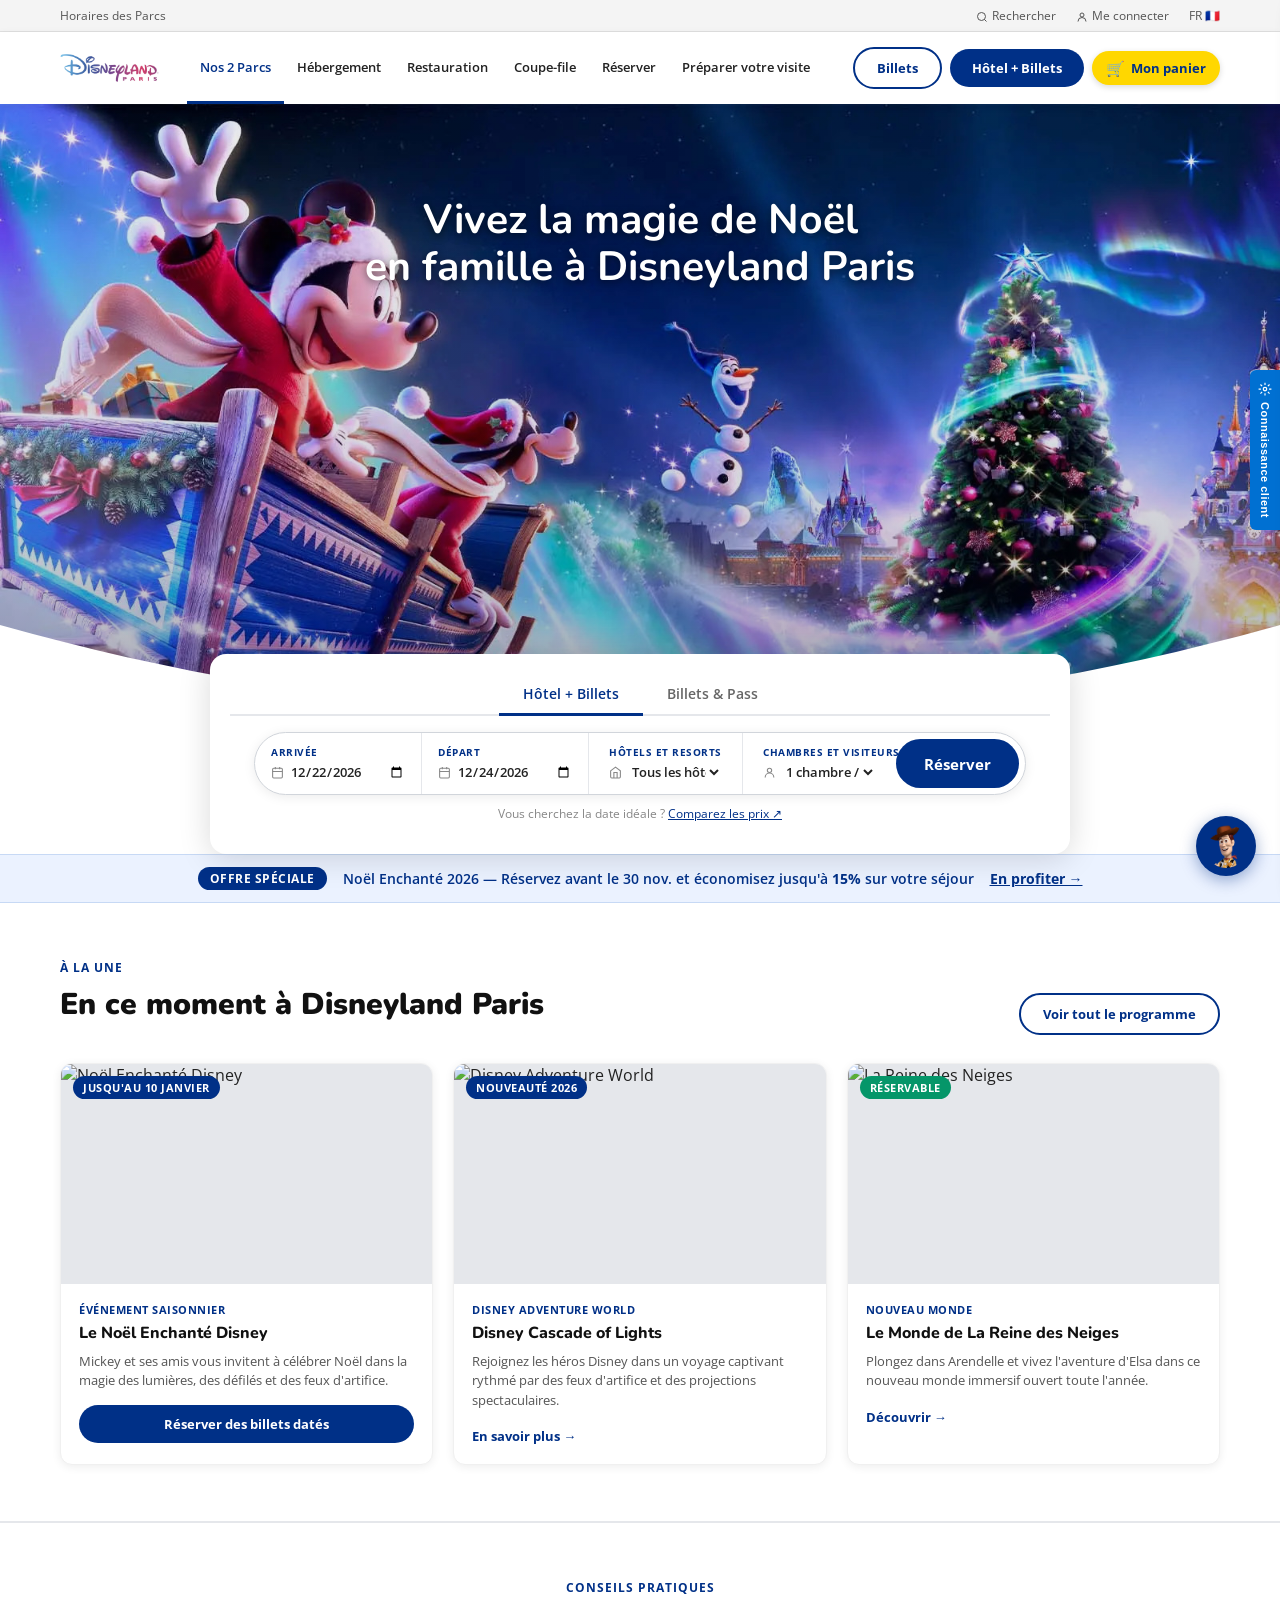
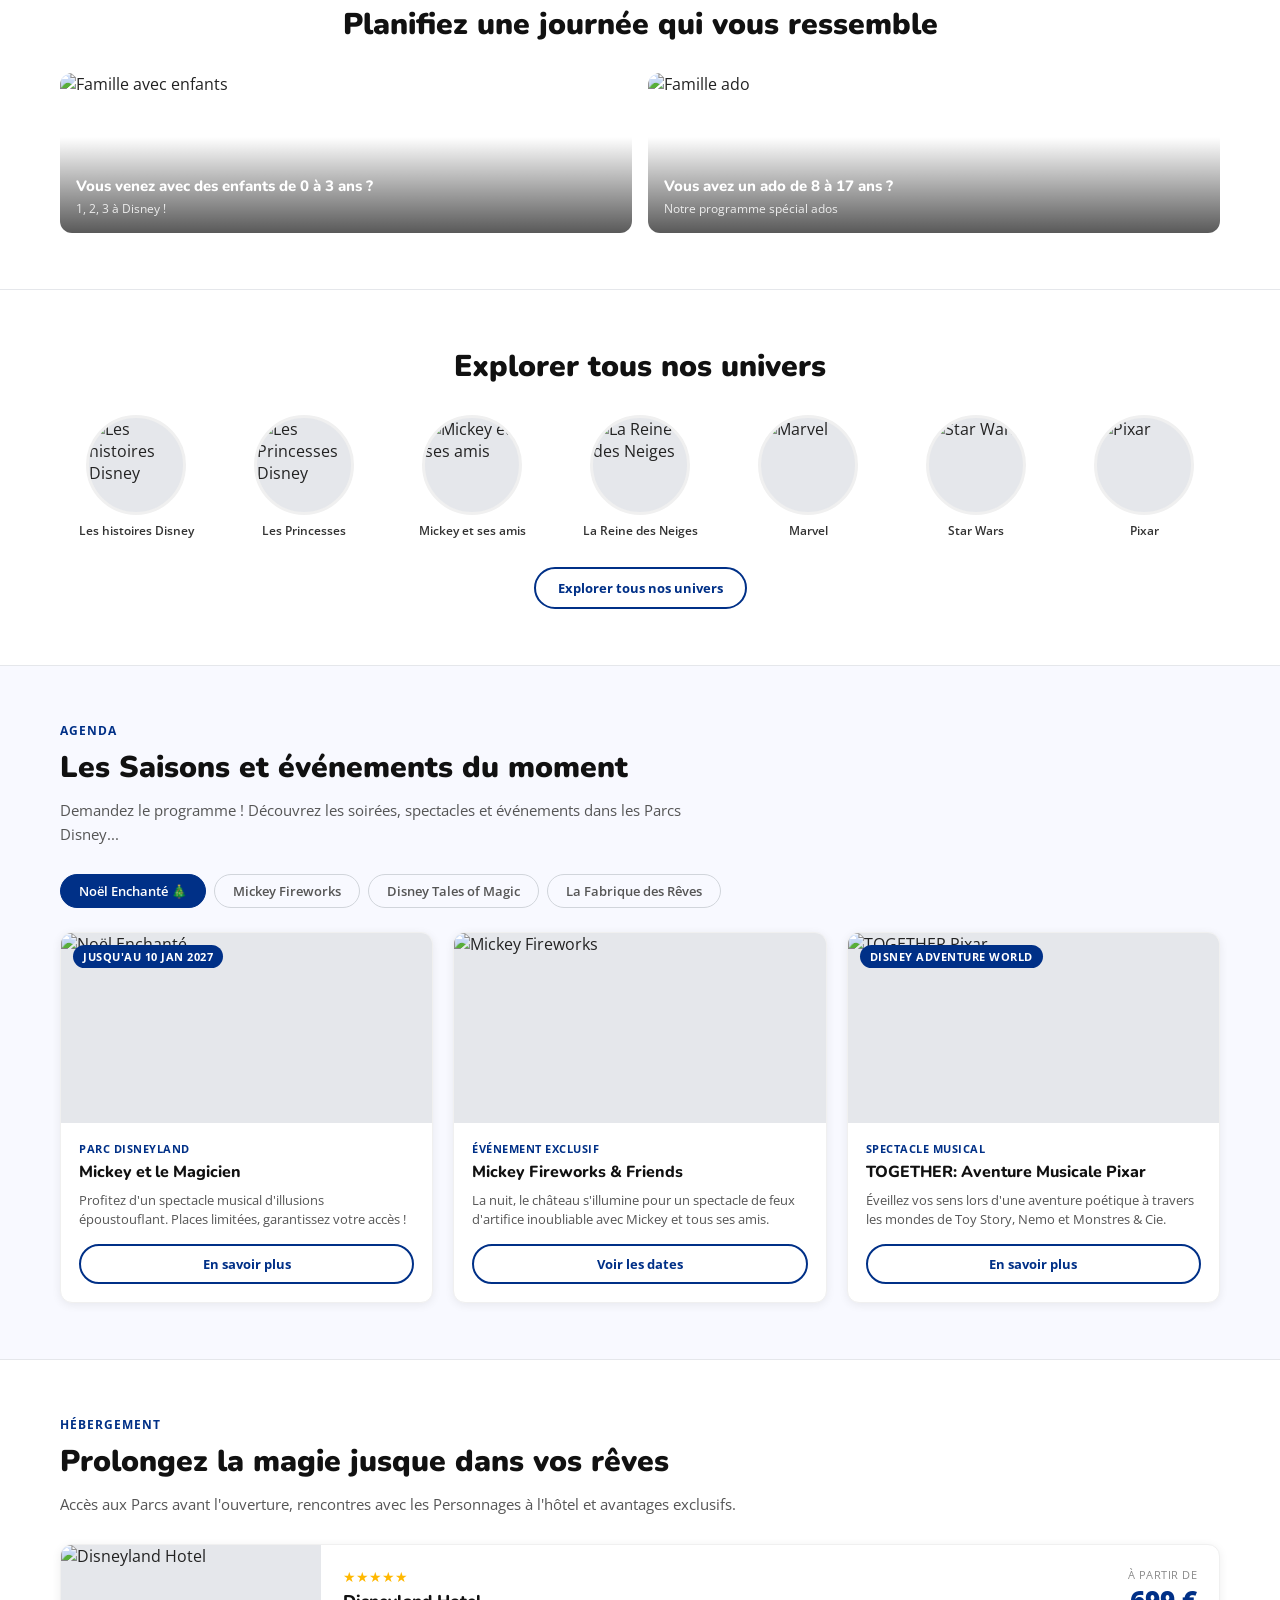
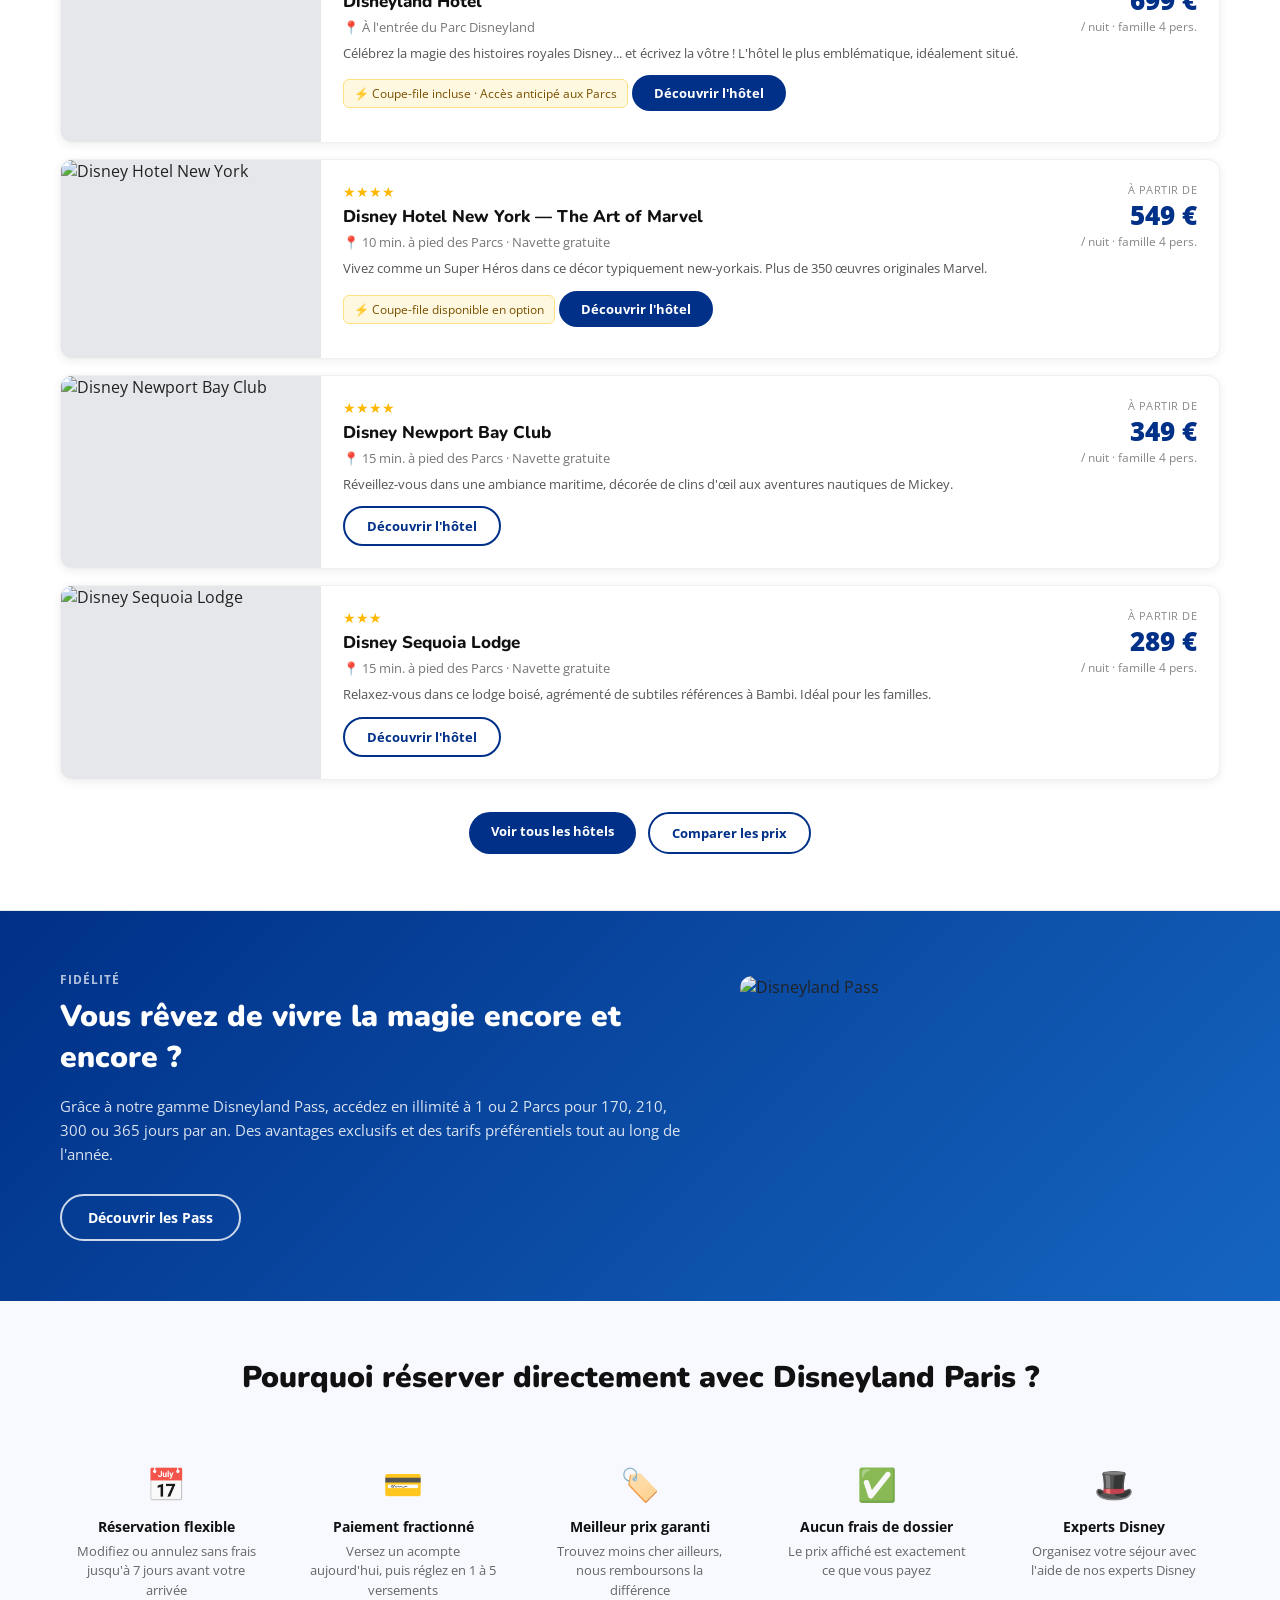
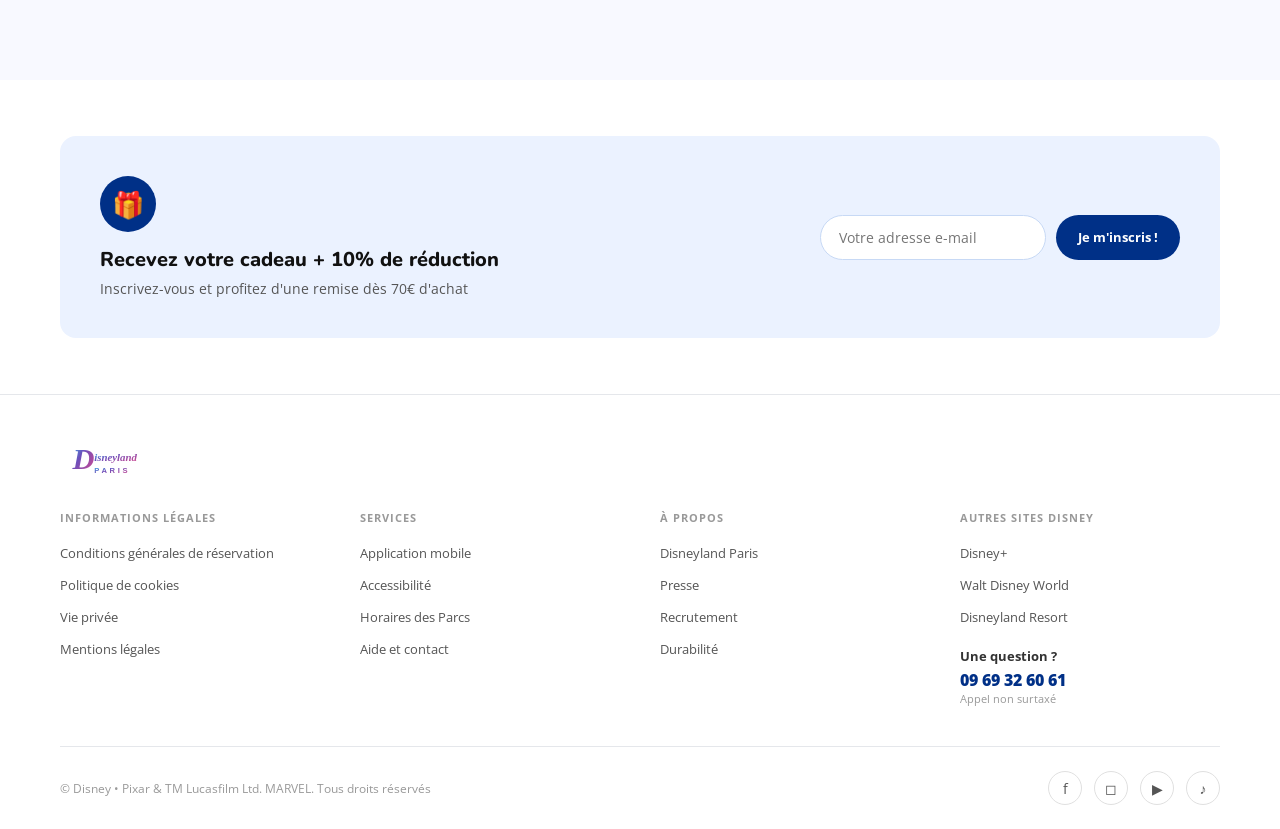
==== commit 271c3a29: "update" ====
--- a/index.html
+++ b/index.html
@@ -604,10 +604,8 @@
   </div>
   <div class="hero__content">
     <div class="hero__text-block">
-      <h1 class="hero__title" id="hero-title">Vous cherchez un hôtel&nbsp;?</h1>
-      <p class="hero__subtitle" id="hero-subtitle">Retrouvez notre sélection</p>
+      <h1 class="hero__title" id="hero-title">Vivez la magie de Noël<br>en famille à Disneyland Paris</h1>
       <div class="hero__btns" id="hero-btns-wrap">
-        <a href="hotels.html" class="btn-hero">Poursuivre ma recherche</a>
       </div>
     </div>
   </div>
